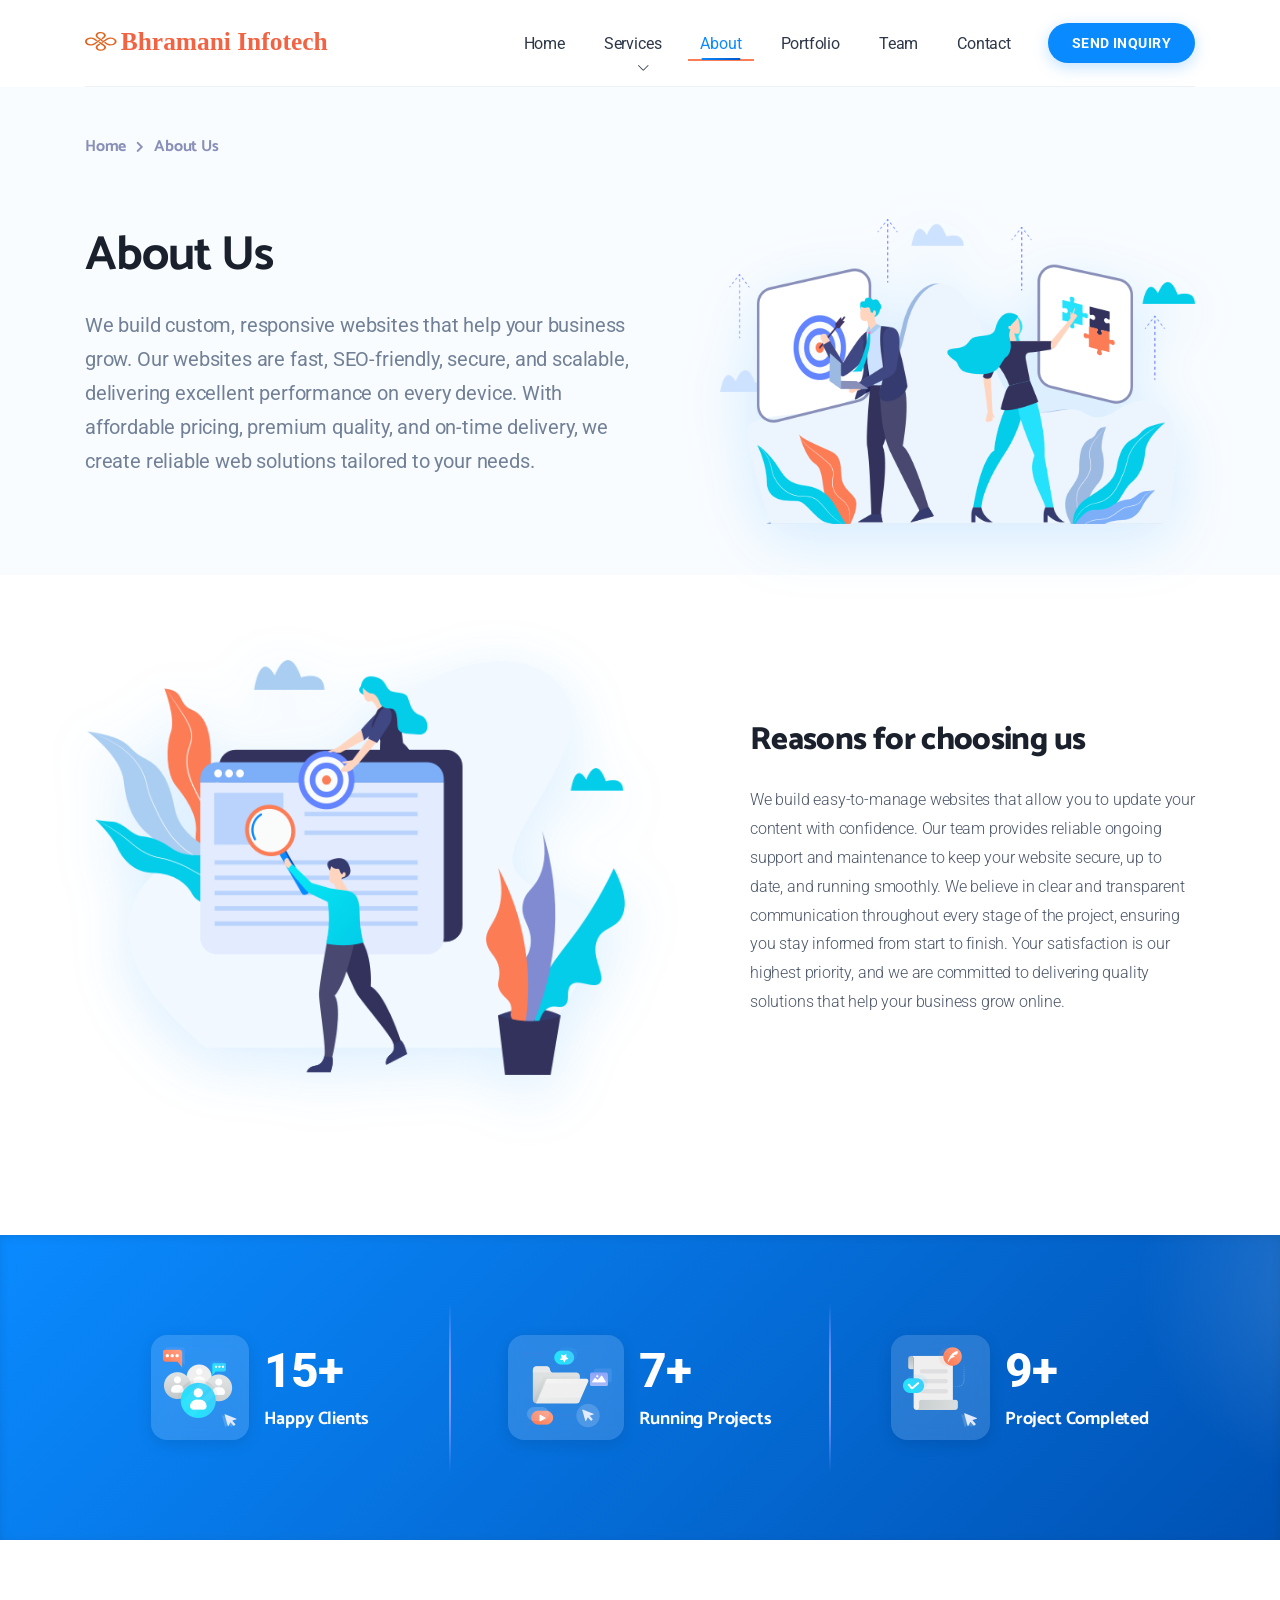
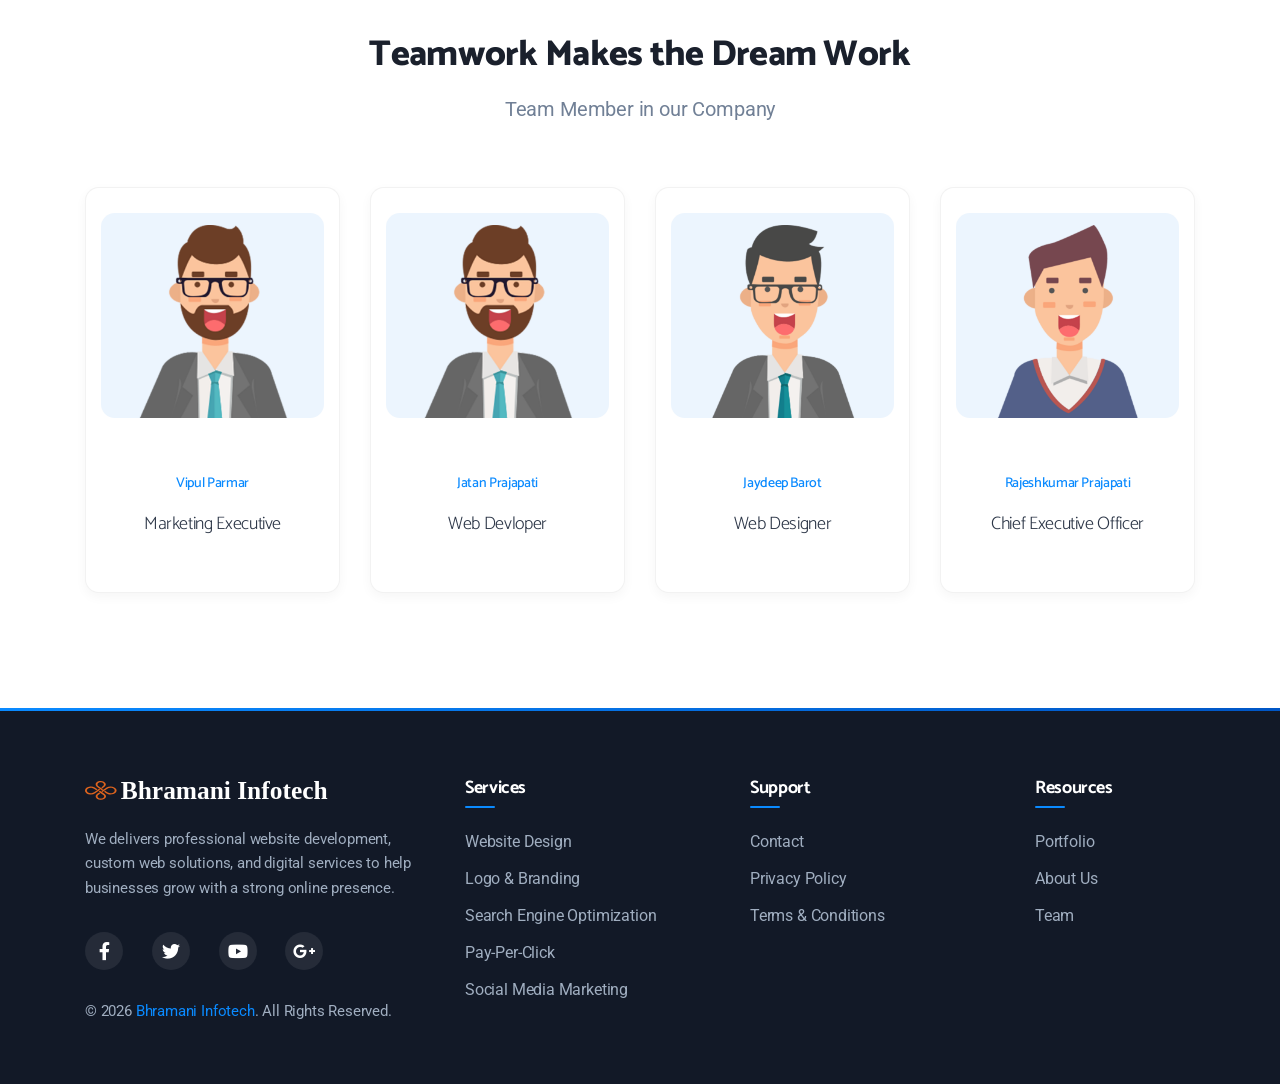
==== about.html @ b3df05c6 "Initial commit" ====
<!DOCTYPE html>
<html class="no-js" lang="zxx">

   
<meta charset="utf-8">
    <meta name="author" content="">
    <meta name="description" content="">
    <meta name="keywords" content="">

    <!-- Mobile specific metas -->
    <meta http-equiv="X-UA-Compatible" content="IE=edge">
    <meta name="viewport" content="width=device-width, initial-scale=1, shrink-to-fit=no">

    <!-- Twitter -->
	<meta name="twitter:card" content="summary_large_image">
	<meta name="twitter:site" content="">
	<meta name="twitter:creator" content="">
	<meta name="twitter:title" content="">
	<meta name="twitter:description" content="">
	<meta name="twitter:image" content="">
	<!-- Facebook -->
	<meta property="og:url" content="">
	<meta property="og:title" content="">
	<meta property="og:description" content=""> 
	<meta property="og:type" content="website">
	<meta property="og:image" content="">
	<meta property="og:image:secure_url" content="">
	<meta property="og:image:type" content="image/png">
	<meta property="og:image:width" content="1200">
	<meta property="og:image:height" content="630">

    <!-- Page Title -->
    <title>About</title>

    <!-- links for favicon -->
    <link rel="apple-touch-icon" sizes="57x57" href="assets/favicon/favicon.svg">
    <link rel="apple-touch-icon" sizes="60x60" href="assets/favicon/favicon.svg">
    <link rel="apple-touch-icon" sizes="72x72" href="assets/favicon/favicon.svg">
    <link rel="apple-touch-icon" sizes="76x76" href="assets/favicon/favicon.svg">
    <link rel="apple-touch-icon" sizes="114x114" href="assets/favicon/favicon.svg">
    <link rel="apple-touch-icon" sizes="120x120" href="assets/favicon/favicon.svg">
    <link rel="apple-touch-icon" sizes="144x144" href="assets/favicon/favicon.svg">
    <link rel="apple-touch-icon" sizes="152x152" href="assets/favicon/favicon.svg">
    <link rel="apple-touch-icon" sizes="180x180" href="assets/favicon/favicon.svg">
    <link rel="icon" type="image/png" sizes="192x192" href="assets/favicon/favicon.svg">
    <link rel="icon" type="image/png" sizes="32x32" href="assets/favicon/favicon.svg">
    <link rel="icon" type="image/png" sizes="96x96" href="assets/favicon/favicon.svg">
    <link rel="icon" type="image/png" sizes="16x16" href="assets/favicon/favicon.svg">
    <link rel="manifest" href="assets/favicon/manifest.json">
    <meta name="msapplication-TileColor" content="#ffffff">
    <meta name="msapplication-TileImage" content="assets/favicon/favicon.svg">
    <meta name="theme-color" content="#ffffff">

    <!-- Icon fonts -->
    <link href="https://fonts.googleapis.com/css?family=Roboto:300,400,500,500i,700,700i,900" rel="stylesheet">
    <link rel="stylesheet" type="text/css" href="assets/css/fontawesome-all.min.css">

    <!-- css links -->
    <!-- Bootstrap link -->
    <link rel="stylesheet" href="assets/css/vendor/bootstrap.min.css">

    <!-- Owl Carousel -->
    <link rel="stylesheet" type="text/css" href="assets/css/vendor/owl.carousel.min.css">
    <link rel="stylesheet" type="text/css" href="assets/css/vendor/owl.theme.default.min.css">

    <!-- Magnific popup -->
    <link rel="stylesheet" type="text/css" href="assets/css/vendor/magnific-popup.css">

    <!-- Custom styles -->
    <link rel="stylesheet" type="text/css" href="assets/css/main.css">
    <link rel="stylesheet" type="text/css" href="assets/css/modern-custom.css">

<body>

<!-- Header starts -->
<header class="page-header">
    <div class="container">
        <nav class="navbar navbar-expand-lg align-items-center">
            <a class="navbar-brand" href="index.html">
                <img src="assets/images/brand-logo.svg" alt="Bhramani Infotech logo">
            </a>
            <!-- End of .navbar-brand -->

            <button class="navbar-toggler" type="button" data-bs-toggle="collapse" data-bs-target="#custom-navbar"
                aria-controls="custom-navbar" aria-expanded="false" aria-label="Toggle navigation">
                <span class="custom-toggler-icon"></span>
                <span class="custom-toggler-icon"></span>
                <span class="custom-toggler-icon"></span>
            </button>
            <!-- End of .navbar-toggler -->

            <div class="collapse navbar-collapse" id="custom-navbar">
                  <ul class="navbar-nav ml-auto align-items-center dynamic-nav">
					<li class="nav-item">
                        <a href="index.html" class="nav-link">Home</a>
                    </li>
                    <li class="nav-item has-dropdown">
                        <a href="#" class="nav-link">Services</a>
                        <ul class="submenu">
                            <li><a href="website-design.html">Website Design</a></li>
                            <li><a href="logo-and-branding.html">Logo &amp; Branding </a></li>
                            <li><a href="search-engine-optimization.html">Search Engine Optimization</a></li>
                            <li><a href="pay-per-click.html">Pay-Per-Click</a></li>
                            <li><a href="social-media-marketing.html">Social Media Marketing</a></li>
                        </ul>
                    </li>
                    <li class="nav-item">
                        <a href="about.html" class="nav-link">About</a>
                    </li>
                    <li class="nav-item">
                        <a href="portfolio.html" class="nav-link">Portfolio</a>
                    </li>
                    
                    <li class="nav-item">
                        <a href="team.html" class="nav-link">Team</a>
                    </li>
                    
                    
                    <li class="nav-item">
                        <a href="contact.html" class="nav-link">Contact</a>
                    </li>
                    <li class="nav-item">
                        <a href="#" class="custom-btn btn-small" data-bs-toggle="modal" data-bs-target="#quote-modal">Send Inquiry</a>
                    </li>
                </ul>
            </div>
            <!-- End of .navbar-nav -->
        </nav>
    </div>
    <!-- End of .container -->
</header>
<div class="banner d-flex align-items-center light-grey-bg">
  <nav class="breadcrumb-wrapper" aria-label="breadcrumb">
    <div class="container">
      <ol class="breadcrumb">
        <li class="breadcrumb-item"><a href="#">Home</a></li>
        <li class="breadcrumb-item active" aria-current="page">About Us</li>
      </ol>
    </div>
  </nav>
  <div class="container">
    <div class="row no-gutters align-items-center">
      <div class="col-lg-6 text-center text-lg-left">
        <h1>About Us</h1>
        <p class="larger-txt">We build custom, responsive websites that help your business grow. Our websites are fast, SEO-friendly, secure, and scalable, delivering excellent performance on every device. With affordable pricing, premium quality, and on-time delivery, we create reliable web solutions tailored to your needs.</p>
      </div>
      <div class="col-lg-6">
        <div class="img-container text-center text-lg-right"> <img src="assets/images/banner/about-banner.png" alt="Home banner image" class="img-fluid"></div>
      </div>
    </div>
  </div>
</div>
<section class="features section-gap" id="cynic-about" data-scroll-offset="165">
  <div class="container">
    <div class="features-grid">
      <div class="row align-items-center">
        <div class="col-lg-6 text-center text-lg-left">
          <div class="img-container"> <img src="assets/images/features/features-img-1.png" alt="why choose us" class="img-fluid"></div>
        </div>
        <div class="col-lg-5 offset-lg-1">
          <div class="features-content">
            <h2 class="section-title">Reasons for choosing us</h2>
            <p>We build easy-to-manage websites that allow you to update your content with confidence. Our team provides reliable ongoing support and maintenance to keep your website secure, up to date, and running smoothly. We believe in clear and transparent communication throughout every stage of the project, ensuring you stay informed from start to finish. Your satisfaction is our highest priority, and we are committed to delivering quality solutions that help your business grow online.</p>
          </div>
        </div>
      </div>
    </div>
    
  </div>
</section>
<div class="achievements section-gap theme-bg-d ">
  <div class="container">
    <div class="row">
      <div class="col-4">
        <div class="counter-block d-flex align-items-center justify-content-center">
          <div class="icon-container"> <img src="assets/images/achievements/counter/counter-icon-1.png" alt="Happy Clients"></div>
          <div class="counter-wrapper">
            <div class="number"> <span class="counter">25</span>+ </div>
            Happy <br>
            Clients </div>
        </div>
      </div>
      <div class="col-4">
        <div class="counter-block d-flex align-items-center justify-content-center">
          <div class="icon-container"> <img src="assets/images/achievements/counter/counter-icon-2.png" alt="Running Projects"></div>
          <div class="counter-wrapper">
            <div class="number"> <span class="counter">12</span>+ </div>
            Running <br>
            Projects </div>
        </div>
      </div>
      <div class="col-4">
        <div class="counter-block d-flex align-items-center justify-content-center">
          <div class="icon-container"> <img src="assets/images/achievements/counter/counter-icon-3.png" alt="Project Completed"></div>
          <div class="counter-wrapper">
            <div class="number"> <span class="counter">15</span>+ </div>
            Project <br>
            Completed </div>
        </div>
      </div>
    </div>
  </div>
</div>
<section class="team section-gap " id="cynic-team" data-scroll-offset="75" data-scroll-offset-mobile="75">
    <div class="container">
        <h2 class="section-title text-center">Teamwork Makes the Dream Work</h2>
        <p class="larger-txt text-center">Team Member in our Company</p>

       <div class="grid-wrapper">
            <div class="row">
                <div class="col-md-3">
                    <a href="team.html" class="img-card team-card text-center" data-bs-toggle="modal" >
    <img src="assets/images/team/team-member-1.png" alt="team member" class="img-fluid">
    <h4>
        <span>Vipul Parmar</span>Marketing Executive</h4>
</a>
<!-- End of .img-card -->
                </div>
                

                <div class="col-md-3">
                     <a href="team.html" class="img-card team-card text-center" data-bs-toggle="modal" >
    <img src="assets/images/team/team-member-1.png" alt="team member" class="img-fluid">
    <h4>
        <span>Jatan Prajapati</span> Web Devloper</h4>
</a>

                </div>
               <div class="col-md-3">
                    <a href="team.html" class="img-card team-card text-center" data-bs-toggle="modal">
    <img src="assets/images/team/team-member-3.png" alt="team member" class="img-fluid">
    <h4>
        <span>Jaydeep Barot</span> Web Designer</h4>
</a>

                </div>
               <div class="col-md-3">
                    <a href="team.html" class="img-card team-card text-center" data-bs-toggle="modal" >
    <img src="assets/images/team/team-member-5.png" alt="team member" class="img-fluid">
    <h4>
        <span>Rajeshkumar Prajapati</span>Chief Executive Officer</h4>
</a>
<!-- End of .img-card -->
                </div>
            

                
                    
                
            </div>
            <!-- End of .row -->
        </div>
        <!-- End of .grid-wrapper -->
    </div>
    <!-- End of .container -->
</section>




<!-- Quote modal starts
    ================================= -->
<div class="modal fade full-width-modal quote-modal" id="quote-modal" tabindex="-1" role="dialog" aria-hidden="true">
  <div class="modal-dialog modal-dialog-centered" role="document">
    <div class="modal-content white-bg">
      <div class="modal-header">
        <button type="button" class="close" data-bs-dismiss="modal" aria-label="Close"> <i class="fas fa-times"></i> </button>
      </div>
      <div class="modal-body d-flex align-items-center justify-content-center text-center">
        <div class="quote-form-wrapper text-center">
          <h3>Get a Free Quote</h3>
          <form method="POST" class="quote-form text-center row" action="#">
            <div class="col-lg-6">
              <input type="text" name="fname" placeholder="Name">
            </div>
            <div class="col-lg-6">
              <input type="text" name="email" placeholder="Email">
            </div>
            <div class="col-lg-6">
              <input type="text" name="phone" placeholder="Phone">
            </div>
            <div class="col-lg-6">
              <input type="text" name="website" placeholder="Website">
            </div>
            <div class="col-lg-12">
              <textarea placeholder="Message" name="message"></textarea>
              <button type="submit" class="custom-btn secondary-btn w-100">GET A QUOTE</button>
              <div class="social-icons-wrapper d-flex justify-content-center">
                <p>Follow us:</p>
                <ul class="social-icons">
                  <li> <a href="http://www.facebook.com/" target="_blank" rel="noopener"> <i class="fab fa-facebook-f"></i> </a> </li>
                  <li> <a href="http://twitter.com/" target="_blank" rel="noopener"> <i class="fab fa-twitter"></i> </a> </li>
                  <li> <a href="http://youtube.com/" target="_blank" rel="noopener"> <i class="fab fa-youtube"></i> </a> </li>
                  <li> <a href="http://plus.google.com/discover" target="_blank" rel="noopener"> <i class="fab fa-google-plus-g"></i> </a> </li>
                </ul>
              </div>
            </div>
          </form>
        </div>
      </div>
    </div>
  </div>
</div>
<footer class="page-footer dark-footer-bg">
  <div class="container">
    <div class="row">
      <div class="col-lg-4">
        <div class="footer-widget widget-about"> <a href="index.html"><img class="footer-logo" src="assets/images/footer-logo.svg" alt="footer logo"
                            height="16"></a>
          <p>We delivers professional website development, custom web solutions, and digital services to help businesses grow with a strong online presence.</p>
          <ul class="social-icons">
            <li> <a href="http://www.facebook.com/" target="_blank" rel="noopener"> <i class="fab fa-facebook-f"></i> </a> </li>
            <li> <a href="http://twitter.com/" target="_blank" rel="noopener"> <i class="fab fa-twitter"></i> </a> </li>
            <li> <a href="http://youtube.com/" target="_blank" rel="noopener"> <i class="fab fa-youtube"></i> </a> </li>
            <li> <a href="http://plus.google.com/discover" target="_blank" rel="noopener"> <i class="fab fa-google-plus-g"></i> </a> </li>
          </ul>
          <p class="copywrite-txt">© 2026 <a href="http://www.Bhramaniinfotech.com/">Bhramani Infotech</a>. All Rights
            Reserved.</p>
        </div>
      </div>
      <div class="col-lg-3">
        <div class="footer-widget">
          <h5 class="footer-nav-title">Services</h5>
          <ul class="footer-nav dynamic-nav">
            <li><a href="website-design.html">Website Design</a></li>
            <li><a href="logo-and-branding.html">Logo &amp; Branding </a></li>
            <li><a href="search-engine-optimization.html">Search Engine Optimization</a></li>
            <li><a href="pay-per-click.html">Pay-Per-Click</a></li>
            <li><a href="social-media-marketing.html">Social Media Marketing</a></li>
          </ul>
        </div>
      </div>
      <div class="col-lg-3">
        <div class="footer-widget">
          <h5 class="footer-nav-title">Support</h5>
          <ul class="footer-nav dynamic-nav">
            <li><a href="contact.html">Contact</a></li>
            <li><a href="#">Privacy Policy</a></li>
            <li><a href="#">Terms &amp; Conditions</a></li>
          </ul>
        </div>
      </div>
      <div class="col-lg-2">
        <div class="footer-widget">
          <h5 class="footer-nav-title">Resources</h5>
                    <ul class="footer-nav dynamic-nav">
                        <li><a href="portfolio.html">Portfolio</a></li>
                    
                        <li><a href="about.html">About Us</a></li>
                        <li><a href="team.html">Team</a></li>
                       
                    </ul>
        </div>
      </div>
    </div>
  </div>
</footer>
<script src="assets/js/vendor/jquery.min.js"></script>
<script src="assets/js/vendor/jquery-migrate.min.js"></script>
<script src="assets/js/vendor/easing-1.3.js"></script>
<script src="assets/js/vendor/bootstrap.bundle.min.js"></script>
<script src="assets/js/vendor/isotope.pkgd.min.js"></script>
<script src="assets/js/vendor/jquery.waypoints.min.js"></script>
<script src="assets/js/vendor/jquery.counterup.min.js"></script>
<script src="assets/js/vendor/imagesloaded.pkgd.min.js"></script>
<script src="assets/js/vendor/owl.carousel.min.js"></script>
<script src="assets/js/vendor/jquery.magnific-popup.min.js"></script>
<script src="assets/js/plugins.js"></script>
<script src="assets/js/main.min.js"></script>
</body>
</html>
---- assets/css/main.css ----
@charset "UTF-8";
/*-- ===============================================

Product: 'Cynic - illustration version for digital agencies'
Version: 2.2 
Author: axilweb
Date Created: Sept 24, 2019

==================================================== --*/
/*-- == Table of contents =====================

( Example: Type 'ctrl+f' and then '1.example' to jump to the
 "example" section. Click 'find' if needed.)
 
1. Base css
2. Form css
3. Header css
4. Banner css
5. Achievements css
6. Services css
7. Features css
8. Projects css
9. Team css
10. Clients css
11. Pricing style
12. Newsletter style
13. News css
14. Reviews css
15. Location css
16. Footer css


================================================== --*/
/* -- Imported Fonts
-------------------------------------- -- */
@import url("https://fonts.googleapis.com/css?family=Catamaran:300,400,500,600,700,800,900|Roboto:300,300i,400,400i,500,500i,700,700i,900,900i");
@-webkit-keyframes fadeInRight {
  0% {
    display: none;
    opacity: 0;
    -webkit-transform: translate(100px);
            transform: translate(100px);
  }
  100% {
    display: block;
    opacity: 1;
    -webkit-transform: translate(0);
            transform: translate(0);
  }
}
@keyframes fadeInRight {
  0% {
    display: none;
    opacity: 0;
    -webkit-transform: translate(100px);
            transform: translate(100px);
  }
  100% {
    display: block;
    opacity: 1;
    -webkit-transform: translate(0);
            transform: translate(0);
  }
}

/*-- Default css --*/
/* -- Base css
-------------------------------------- -- */
/* Classes for colors */
.white-bg {
  background-color: #fff;
}

.color-palette-a {
  color: #03cde9;
}

.color-palette-b {
  color: #fc7c56;
}

.color-palette-c {
  color: #0a8aff;
}

/* Classes for background-color */
.theme-bg-a {
  background-color: #03cde9;
}

.theme-bg-b {
  background-color: #fc7c56;
}

.theme-bg-c {
  background-color: #0a8aff;
}

.theme-bg-d {
  background-color: #6384ff;
}

.typo-dark {
  color: #32325c;
}

.typo-light {
  color: #546182;
}


/* Helper Classes */
.ml-auto {
  margin-left: auto !important;
}
@media only screen and (min-width: 768px) {
  .ml-md-auto {
      margin-left: auto !important;
  }
}

.text-left {
  text-align: left !important;
}

.text-right {
  text-align: right !important;
}

@media only screen and (min-width: 992px) {
  .text-lg-left {
      text-align: left !important;
  }
  .text-lg-right {
      text-align: right !important;
  }
}

@media only screen and (min-width: 768px) {
  .text-md-left {
      text-align: left !important;
  }
  .text-md-right {
      text-align: right !important;
  }
}


/* -- Common css -- */
html {
  font-size: 10px;
}

body {
  font-family: "Roboto", sans-serif;
  font-size: 1.8rem;
  line-height: 3.2rem;
  font-weight: 300;
  color: #546182;
  word-break: break-word;
}

@media screen and (min-width: 1400px) {
  .container {
    max-width: 1260px;
  }
}


.container {
  padding-left: 15px;
  padding-right: 15px;
}

.row {
  margin-left: -15px;
  margin-right: -15px;
}

.row > [class*="col"] {
  padding-left: 15px;
  padding-right: 15px;
}

.row.no-gutters {
  margin-right: 0;
  margin-left: 0;
}

.no-gutters>.col, 
.no-gutters>[class*=col-] {
  padding-right: 0;
  padding-left: 0;
}

a {
  text-decoration: none;
}

img {
  max-width: 100%;
}

.navbar-toggler:focus {
  box-shadow: none;
}

.modal .close {
  background-color: transparent;
}

section,
article,
aside,
main {
  position: relative;
}

figure {
  margin-bottom: 3rem;
}

figcaption {
  font-family: "Roboto", sans-serif;
  font-size: 1.4rem;
  line-height: 1.7;
  color: #888FB8;
  font-weight: 400;
  margin: 2rem 0 0;
  text-align: center;
}

blockquote,
.blockquote {
  font-size: 2rem;
  line-height: 3.4rem;
  color: #546182;
  font-weight: 400;
  padding: 1rem 8rem;
  margin-bottom: 3rem;
}

@media screen and (max-width: 991px) {
  blockquote,
  .blockquote {
    padding: 1rem 2rem;
  }
}

blockquote p,
.blockquote p {
  margin-bottom: 0;
}

blockquote cite,
.blockquote cite {
  font-size: 1.2rem;
  line-height: 2rem;
  font-weight: 400;
}

.section-gap {
  padding: 8.5rem 0;
}

.section-gap-top {
  padding-top: 8.5rem;
}

.section-gap {
  padding-bottom: 8.5rem;
}

.dark-grey-bg h1,
.dark-grey-bg h2,
.dark-grey-bg h3,
.dark-grey-bg h4,
.dark-grey-bg h5,
.dark-grey-bg h6,
.dark-grey-bg p,
.theme-bg-d h1,
.theme-bg-d h2,
.theme-bg-d h3,
.theme-bg-d h4,
.theme-bg-d h5,
.theme-bg-d h6,
.theme-bg-d p {
  color: #fff;
}

.dark-grey-bg {
  background-color: #32325c;
}

.light-grey-bg {
  background-color: #f9fcff;
}

.grey-bg {
  background-color: #e6f2ff;
}

a,
button,
img,
a:focus,
button:focus {
  outline: none;
  border: none;
  -webkit-box-shadow: none;
          box-shadow: none;
}

a,
button {
  -webkit-transition: all .3s;
  transition: all .3s;
}

a:hover {
  color: #0a8aff;
  text-decoration: none;
}

.slick-track {
  display: -webkit-box;
  display: -ms-flexbox;
  display: flex;
  -webkit-box-align: center;
      -ms-flex-align: center;
          align-items: center;
}

.slick-dots {
  display: none !important;
}

.slick-arrow {
  width: 60px;
  height: 30px;
  display: block;
  top: auto;
  bottom: -78px;
  background-color: red;
  -webkit-transition: all .3s;
  transition: all .3s;
  display: none !important;
}

.slick-prev::before,
.slick-next::before {
  display: none;
}

.slick-prev:hover,
.slick-next:hover {
  opacity: .5;
}

h1,
h2,
h3,
h4,
h5,
h6,
.h1,
.h2,
.h3,
.h4,
.h5,
.h6 {
  font-family: "Catamaran", sans-serif;
  color: #32325c;
  font-weight: 700;
  margin-bottom: 3rem;
}

h1 a,
h2 a,
h3 a,
h4 a,
h5 a,
h6 a,
.h1 a,
.h2 a,
.h3 a,
.h4 a,
.h5 a,
.h6 a {
  color: inherit;
}

h1, .h1 {
  font-size: 4.8rem;
  line-height: 5.4rem;
  margin: .3rem 0 1.1rem;
}

.section-title {
  margin: .8rem 0 1.3rem;
}

h2, .h2 {
  font-size: 3.6rem;
  line-height: 4.4rem;
}

h3, .h3 {
  font-size: 3rem;
  line-height: 3.6rem;
}

h4, .h4 {
  font-size: 2.2rem;
  line-height: 2.8rem;
}

h5, .h5 {
  font-size: 1.8rem;
  line-height: 2rem;
}

h6, .h6 {
  font-size: 1.6rem;
  line-height: 2rem;
}

p {
  margin-bottom: .6rem;
}

p.larger-txt {
  font-size: 2rem;
  line-height: 3.4rem;
}

p.smaller-txt {
  font-size: 1.6rem;
  line-height: 2.6rem;
}

.grid-wrapper {
  padding-top: 4rem;
}

.grid-wrapper .custom-btn {
  margin: 3rem auto 1.5rem;
}

.grid-wrapper__small-padding {
  padding-top: 2.2rem;
}

.custom-btn {
  position: relative;
  display: inline-block;
  font-family: "Roboto", sans-serif;
  font-size: 1.6rem;
  line-height: 2.5rem;
  color: #fff;
  text-align: center;
  text-transform: uppercase;
  font-weight: 500;
  background-color: #0a8aff;
  border-radius: 6px;
  padding: 1.8rem 3rem 1.7rem;
  cursor: pointer;
  border: none;
  outline: none;
  -webkit-box-shadow: none;
          box-shadow: none;
  text-decoration: none;
  z-index: 1;
  -webkit-transition: all .5s;
  transition: all .5s;
}

.custom-btn::after {
  content: " ";
  display: block;
  position: absolute;
  top: 0;
  bottom: 0;
  left: 0;
  width: 100%;
  height: 0;
  background: rgba(0, 109, 222, 0.2);
  border-radius: 6px;
  z-index: -1;
  -webkit-transition: inherit;
  transition: inherit;
}

.custom-btn.secondary-btn {
  background-color: #fc7c56;
}

.custom-btn.secondary-btn::after {
  background: rgba(228, 83, 42, 0.2);
}

.custom-btn.btn-small {
  line-height: 2rem;
  padding: 1.1rem 2rem .9rem;
}

.custom-btn:hover {
  text-decoration: none;
  color: #fff;
}

.custom-btn:hover::after {
  height: 100%;
}

.hyperlink {
  font-size: 1.6rem;
  line-height: 1.5;
  color: #0a8aff;
  font-weight: 700;
  text-decoration: none;
  position: relative;
}

.hyperlink::after {
  content: " ";
  position: absolute;
  bottom: 20px;
  left: 1px;
  width: 100px;
  height: 10px;
  display: block;
  background-color: #fc7c56;
  opacity: 0;
  -webkit-transition: all .5s ease-in-out;
  transition: all .5s ease-in-out;
}

.hyperlink:hover {
  text-decoration: none;
  color: #0a8aff;
}

.hyperlink:hover::after {
  bottom: 0;
  opacity: .5;
}

.common-list {
  list-style: none;
  padding-left: 2.5rem;
  margin-bottom: 2.3rem;
}

.common-list li {
  margin-bottom: .8rem;
  position: relative;
}

.common-list li::after {
  content: " ";
  position: absolute;
  top: 1.1rem;
  left: -2.5rem;
  width: 9px;
  height: 9px;
  border-radius: 50%;
  display: block;
  background-color: #0a8aff;
}

.privacy-terms-modal .modal-body img {
  margin-top: 3.5rem;
}

/* -- Form css
-------------------------------------- -- */
::-webkit-input-placeholder {
  color: #888FB8 !important;
  opacity: 1;
  /* Firefox */
}
:-ms-input-placeholder {
  color: #888FB8 !important;
  opacity: 1;
  /* Firefox */
}
::-ms-input-placeholder {
  color: #888FB8 !important;
  opacity: 1;
  /* Firefox */
}
::placeholder {
  color: #888FB8 !important;
  opacity: 1;
  /* Firefox */
}

:-ms-input-placeholder {
  /* Internet Explorer 10-11 */
  color: #888FB8 !important;
  opacity: 1;
}

::-ms-input-placeholder {
  /* Microsoft Edge */
  color: #888FB8 !important;
  opacity: 1;
}

input,
textarea,
select {
  display: block;
  width: 100%;
  font-size: 1.6rem;
  line-height: 2.6rem;
  padding: 1.3rem 2rem;
  color: #546182;
  background: #fff;
  border: 1px solid #e2ebff;
  border-radius: 6px;
  -webkit-transition: all .5s;
  transition: all .5s;
}

input:hover, input:focus,
textarea:hover,
textarea:focus,
select:hover,
select:focus {
  outline: none;
  border-color: #888FB8;
}

textarea {
  min-height: 10rem;
}

.quote-form-wrapper {
  width: 100%;
  max-width: 48rem;
}

.quote-form-wrapper .quote-form {
  margin: 0 -1rem;
}

.quote-form-wrapper .quote-form [class*="col-"] {
  padding: 0 1rem;
}

.quote-form-wrapper .quote-form [class*="col-"] input,
.quote-form-wrapper .quote-form [class*="col-"] textarea {
  margin: 1rem 0;
}

.quote-form-wrapper .quote-form .social-icons-wrapper {
  padding-top: 9px;
}

.quote-form-wrapper .quote-form button {
  margin-top: 1rem;
}

.quote-form-wrapper .social-icons li:hover {
  color: #0a8aff;
}

.form-group {
  margin-bottom: 3rem;
}

.form-group input,
.form-group textarea,
.form-group select {
  margin: 0;
}

.full-width-modal.quote-modal .modal-content {
  padding-top: 117.5px;
  padding-bottom: 115.5px;
  border-radius: 10px;
  margin-left: auto;
  margin-right: auto;
}

.err-msg,
.success-msg {
  font-size: 1.4rem;
  line-height: 20px;
  color: #ff4545;
  font-weight: 400;
  text-align: left;
  margin-top: -4px;
}

.success-msg {
  color: #00af28;
  margin-bottom: 7px;
}

textarea + .err-msg {
  margin-bottom: 7px;
}

.search-form {
  position: relative;
}

.search-form input {
  background-color: #f9fcff;
}

.search-form input:hover, .search-form input:focus {
  border-color: #888FB8;
}

.search-form .search-btn {
  position: absolute;
  top: 0;
  right: 0;
  height: 100%;
  padding: 0 2rem;
  font-size: 1.6rem;
  line-height: 1;
  color: #888FB8;
  background: transparent;
  border-radius: 0 6px 6px 0;
  cursor: pointer;
}

.search-form .search-btn:hover {
  background: #fc7c56;
  color: #fff;
}

/* -- Header css
---------------------------------- -- */
.page-header {
  width: 100%;
  position: fixed;
  top: 0;
  left: 0;
  z-index: 999;
  background: white;
  -webkit-transition: background-color .5s;
  transition: background-color .5s;
}

.page-header.scrolled {
  background-color: transparent;
}

.page-header.scrolled .navbar {
  background-color: rgba(255, 255, 255, 0.97);
  padding: 0 3rem;
  margin-top: 3rem;
  border-radius: 6px;
  -webkit-box-shadow: 0 5px 30px rgba(156, 185, 226, 0.3);
          box-shadow: 0 5px 30px rgba(156, 185, 226, 0.3);
}

.page-header .navbar-brand img {
  height: 3rem;
}

.navbar {
  border-bottom: 1px solid #ecf2f8;
  padding: 0;
  -webkit-transition: all .5s;
  transition: all .5s;
}

.navbar-brand {
  padding: 0;
  line-height: 8.6rem;
}

.navbar-nav li {
  position: relative;
  margin-left: 1.5rem;
}

.navbar-nav li a:not(.custom-btn) {
  display: inline-block;
  font-size: 1.6rem;
  line-height: 2rem;
  color: #546182;
  padding: 3.3rem .5rem;
  font-weight: 400;
  text-decoration: none;
  position: relative;
  word-break: initial;
  white-space: nowrap;
  -webkit-transition: all .5s;
  transition: all .5s;
}

.navbar-nav li a:not(.custom-btn)::before {
  content: " ";
  position: absolute;
  bottom: -1px;
  left: 0;
  display: block;
  width: 0;
  height: .2rem;
  background-color: #fc7c56;
  -webkit-transition: width .5s;
  transition: width .5s;
}

.navbar-nav li a:not(.custom-btn):hover::before, .navbar-nav li a:not(.custom-btn).active::before {
  width: 100%;
}

.navbar-nav li.has-dropdown > a {
  position: relative;
}

.navbar-nav li.has-dropdown > a::after {
  content: "\f078";
  font-family: "Font Awesome 5 Pro";
  font-size: 1.2rem;
  font-weight: 300;
  margin-left: .5rem;
}

@media (min-width: 992px) {
  .navbar-nav li.has-dropdown:hover .submenu {
    visibility: visible;
    opacity: 1;
  }
}

.navbar-nav .custom-btn {
  font-size: 1.4rem;
  margin-left: 1rem;
}

.navbar-nav .submenu {
  position: absolute;
  top: 100%;
  left: 0;
  background: #fff;
  padding: 1.5rem 0;
  border: 1px solid #e6f2ff;
  min-width: 30rem;
  visibility: hidden;
  opacity: 0;
}

@media screen and (min-width: 992px) {
  .navbar-nav .submenu {
    -webkit-transition: all .3s;
    transition: all .3s;
  }
}

@media screen and (max-width: 992px) {
  .navbar-nav .submenu {
    display: none;
  }
}

.navbar-nav .submenu li {
  list-style: none;
  margin: 0;
}

.navbar-nav .submenu li a {
  padding: 1rem 3rem;
}

.navbar-nav .submenu li a::before {
  display: none;
}

.navbar-nav .submenu li a:hover, .navbar-nav .submenu li a.active {
  color: #fc7c56;
}

@media (max-width: 992px) {
  .navbar-nav .submenu {
    position: static;
    visibility: visible;
    opacity: 1;
  }
}

.navbar-toggler {
  margin: 0;
  padding: 0;
  border: none;
  outline: 0;
}

.custom-toggler-icon {
  display: block;
  width: 3rem;
  height: .2rem;
  background-color: #fc7c56;
  margin: .5rem 0;
  -webkit-transition: all .5s;
  transition: all .5s;
}

.navbar button.change .custom-toggler-icon:nth-of-type(1) {
  -webkit-transform: rotate(-45deg) translate(-7px, 5px);
          transform: rotate(-45deg) translate(-7px, 5px);
}

.navbar button.change .custom-toggler-icon:nth-of-type(2) {
  opacity: 0;
}

.navbar button.change .custom-toggler-icon:nth-of-type(3) {
  -webkit-transform: rotate(45deg) translate(-5px, -3px);
          transform: rotate(45deg) translate(-5px, -3px);
}

/* -- Banner css
---------------------------------- -- */
.banner {
  height: 575px;
  padding-top: 16.8rem;
  background-position: center bottom;
  background-repeat: no-repeat;
  background-size: 100% auto;
}

.banner h1 {
  margin: .3rem 0 2.5rem;
}

.banner p {
  margin-bottom: 4rem;
}

.banner .custom-btn {
  margin-bottom: 2rem;
}

.banner img {
  padding-left: 8rem;
}

.home-banner {
  height: 636px;
  padding-top: 8.8rem;
}

.breadcrumb-wrapper {
  position: absolute;
  top: 8.7rem;
  left: 0;
  width: 100%;
}

@media screen and (max-width: 991px) {
  .breadcrumb-wrapper {
    background-color: #e6f2ff;
  }
}

.breadcrumb {
  background: transparent;
  padding: 5rem 0;
  margin: 0;
  color: #888FB8;
}

.breadcrumb li {
  font-family: "Catamaran", sans-serif;
  font-size: 1.6rem;
  line-height: 2rem;
  font-weight: 700;
}

.breadcrumb li:hover {
  color: #fc7c56;
}

.breadcrumb li a {
  color: currentColor;
}

.breadcrumb li.active {
  color: currentColor;
}

@media screen and (max-width: 991px) {
  .breadcrumb {
    padding: 2rem 0;
  }
}

.breadcrumb-item + .breadcrumb-item::before {
  content: "\f054";
  font-family: "Font Awesome 5 Pro";
  font-size: 1.2rem;
  margin: 0 .5rem;
  color: currentColor;
}

/* -- Widgets css -- */
.widget-title {
  font-size: 2.4rem;
  line-height: 2.8rem;
  margin-bottom: 2rem;
}

.widgets-list {
  list-style: none;
  padding-left: 0;
}

.widget {
  margin-bottom: 50px;
}

.widget ul {
  font-size: 1.6rem;
  line-height: 2.7rem;
  color: #546182;
}

.widget li {
  margin-bottom: 1.5rem;
}

.widget a {
  color: inherit;
}

.widget a:hover {
  color: #fc7c56;
}

.widget .media {
  -webkit-box-align: center;
      -ms-flex-align: center;
          align-items: center;
  margin-bottom: 3rem;
}

.widget .media a {
  margin-right: 1rem;
}

.widget .media img {
  width: 100%;
  max-width: 5rem;
  max-height: 5rem;
  -o-object-fit: cover;
     object-fit: cover;
  border-radius: 6px;
}

.widget .media h5, .widget .media h6 {
  margin-bottom: .5rem;
}

/* -- Widgets css -- */
.post-metas {
  display: -webkit-box;
  display: -ms-flexbox;
  display: flex;
  -ms-flex-wrap: wrap;
      flex-wrap: wrap;
  -webkit-box-align: center;
      -ms-flex-align: center;
          align-items: center;
  padding: 0;
  margin-bottom: 3rem;
  list-style: none;
}

.post-metas li {
  font-size: 1.4rem;
  line-height: 2.4rem;
  color: #888FB8;
  font-weight: 400;
  margin-bottom: .6rem;
  margin-right: 3rem;
}

.post-metas li:hover {
  color: #fc7c56;
}

.post-metas li a {
  font-size: inherit;
  line-height: inherit;
  color: inherit;
  display: -webkit-box;
  display: -ms-flexbox;
  display: flex;
  -webkit-box-align: center;
      -ms-flex-align: center;
          align-items: center;
}

.post-metas li i {
  margin-right: .5rem;
}

.post-metas li img {
  width: 3rem;
  height: 3rem;
  border-radius: 100%;
  margin-right: 1rem;
}

.widget .post-metas {
  margin-bottom: 0;
}

.widget .post-metas a {
  display: inline-block;
  font-size: 1.2rem;
  line-height: 1.6rem;
  color: #888FB8;
  font-weight: 400;
  margin-bottom: 1rem;
  margin-right: 1rem;
}

.widget .post-metas a:hover {
  color: #fc7c56;
}

/* -- Achievements css
---------------------------------- -- */
.achievement-extra-padding-bottom {
  padding-bottom: 17.5rem;
}

.counter-block {
  position: relative;
  padding: .5rem 0 1rem;
}

.counter-block::after {
  content: " ";
  position: absolute;
  top: -3rem;
  right: -16px;
  bottom: -3rem;
  width: 2px;
  display: block;
  background: radial-gradient(closest-side, rgba(127, 154, 255, 0), #7f9aff, rgba(127, 154, 255, 0));
}

.counter-block .icon-container {
  margin-right: 3rem;
}

.achievements [class*="col-"]:last-child .counter-block::after {
  display: none;
}

.counter-wrapper {
  font-family: "Catamaran", sans-serif;
  font-size: 1.8rem;
  line-height: 2.4rem;
  color: #fff;
  font-weight: 700;
}

.counter-wrapper br {
  display: none;
}

.counter-wrapper .number {
  font-family: "Roboto", sans-serif;
  font-size: 4.8rem;
  line-height: 5.4rem;
  font-weight: 900;
  margin-bottom: .9rem;
}

/* -- Services css
-------------------------------- -- */
.services {
  padding: 0 14.0625%;
}

@media screen and (max-width: 767px) {
  .services {
    padding: 0 5%;
  }
}

.services .floating-service-wrapper {
  -webkit-transform: translateY(-95px);
          transform: translateY(-95px);
  background: #fff;
  -webkit-box-shadow: 0 5px 50px rgba(156, 185, 226, 0.2);
          box-shadow: 0 5px 50px rgba(156, 185, 226, 0.2);
  border-radius: 6px;
  padding-bottom: 5.5rem;
}

.facilities {
  padding: 1.5rem 3rem 6rem;
}

.facilities > div {
  display: -webkit-box;
  display: -ms-flexbox;
  display: flex;
  -webkit-box-align: start;
      -ms-flex-align: start;
          align-items: flex-start;
  font-family: "Catamaran", sans-serif;
  font-size: 1.6rem;
  line-height: 2.8rem;
  color: #888fb8;
  font-weight: 700;
  margin-bottom: 1.1rem;
  position: relative;
}

.facilities > div i {
  font-size: 1.4rem;
  line-height: 2.6rem;
  color: #0a8aff;
  font-weight: 400;
  margin-right: 1.6rem;
  width: 1.8rem;
  text-align: center;
}

.service-block {
  position: relative;
  display: block;
  margin-top: 1.5rem;
  margin-bottom: 4.5rem;
  padding: 0 15px;
}

.service-block > img {
  margin: 0 1rem 3.6rem;
  max-height: 9rem;
}

.service-block h4, .service-block .h4 {
  margin-bottom: 1.8rem;
  -webkit-transition: all .5s;
  transition: all .5s;
}

.service-block p {
  color: #546182;
}

.service-block .service-overlay {
  position: absolute;
  top: -15px;
  right: 15px;
  min-height: calc(100% + 15px);
  left: 15px;
  border: 2px solid #e6f2ff;
  background: #fff;
  padding: 3rem 0;
  visibility: visible;
  opacity: 1;
  -webkit-transition: all .5s;
  transition: all .5s;
}

.service-block .service-overlay .facilities {
  padding-bottom: 1.5rem;
}

.service-block .service-overlay .facilities img {
  margin-top: .6rem;
  margin-right: 2rem;
}

.service-block:hover h4 {
  color: #0a8aff;
}

.service-block:hover .service-overlay {
  opacity: 1;
  visibility: visible;
}

/* -- Features css
-------------------------------- -- */
.features {
  padding-bottom: .5rem;
}

.features-grid {
  padding-bottom: 9.5rem;
}

.features-grid .img-container {
  position: relative;
}

.features-content .section-title {
  margin-bottom: 2.5rem;
}

.features-content .feature-list {
  margin-top: 3rem;
}

.features-content .hyperlink {
  display: inline-block;
  margin-top: 1.9rem;
}

.features-content p {
  margin-bottom: 3rem;
}

.features-content p:nth-last-of-type(1) {
  margin-bottom: .6rem;
}

.feature-video-popup {
  width: 100px;
  height: 100px;
  display: block;
  position: absolute;
  top: 50%;
  left: 50%;
  background: #0a8aff;
  border-radius: 50%;
  -webkit-transform: translate(-50%, -50%);
          transform: translate(-50%, -50%);
  -webkit-transition: all .5s;
  transition: all .5s;
}

.feature-video-popup::after {
  content: " ";
  display: block;
  position: absolute;
  top: 50%;
  left: 50%;
  -webkit-transform: translate(-50%, -50%);
          transform: translate(-50%, -50%);
  width: 0;
  height: 0;
  margin-left: 4px;
  border-top: 10px solid transparent;
  border-left: 20px solid #fff;
  border-bottom: 10px solid transparent;
}

.feature-video-popup:hover {
  -webkit-box-shadow: 0 5px 20px #9cb9e2;
          box-shadow: 0 5px 20px #9cb9e2;
}

.feature-list {
  list-style: none;
  padding-left: 0;
  margin-bottom: 0;
}

.feature-list li {
  position: relative;
  display: -webkit-box;
  display: -ms-flexbox;
  display: flex;
  -webkit-box-align: start;
      -ms-flex-align: start;
          align-items: flex-start;
  font-size: 1.8rem;
  line-height: 2.8rem;
  color: #888FB8;
  font-weight: 500;
  margin-bottom: 2rem;
}

.feature-list li:last-child {
  margin-bottom: 0;
}

.feature-list li i {
  font-weight: 400;
  color: #0a8aff;
  line-height: 2.8rem;
  width: 2.5rem;
  margin-right: 2rem;
  text-align: center;
}

/* -- Projects css
----------------------------------- -- */
.projects {
  background-position: right bottom;
  background-size: auto;
  background-repeat: no-repeat;
}

.tab-pane {
  width: 100% !important;
  position: relative;
}

.tab-pane .col-slider-2 {
  width: 20%;
}

.item-showcase .custom-btn {
  margin-top: 3.5rem;
  margin-bottom: 1.5rem;
}

.owl-carousel {
  -webkit-transition: height 1s !important;
  transition: height 1s !important;
}

.owl-carousel .owl-dots {
  text-align: center;
  display: none;
}

.owl-carousel .owl-nav .owl-prev,
.owl-carousel .owl-nav .owl-next {
  position: absolute;
  top: 50%;
  left: 8rem;
  opacity: 0;
}

.owl-carousel .owl-nav .owl-next {
  left: auto;
  right: 8rem;
}

.owl-carousel:hover .owl-prev,
.owl-carousel:hover .owl-next {
  opacity: 1;
}

.owl-carousel button.owl-dot {
  width: 10px;
  height: 10px;
  background: #0a8aff;
  display: block;
  border-radius: 50%;
  text-align: center;
  display: inline-block;
  margin: 15px 5px;
  opacity: .5;
}

.owl-carousel button.owl-dot.active {
  opacity: 1;
}

.owl-carousel .owl-item .item {
  padding: 0 2rem;
}

.owl-carousel .img-card {
  max-width: 100%;
}

.projects-carousel .owl-stage-outer {
  text-align: center;
}

.projects-carousel .owl-stage-outer .owl-stage {
  margin: 0 auto;
  text-align: center;
  display: -webkit-inline-box;
  display: -ms-inline-flexbox;
  display: inline-flex;
  width: auto !important;
  overflow: hidden;
}

.btn-filter-wrap {
  margin-bottom: 3.5rem;
}

.modal.product-modal .modal-img {
  padding-right: 5rem;
  height: 100%;
}

.modal.product-modal .modal-img img {
  width: 100%;
  height: 100%;
  -o-object-fit: cover;
     object-fit: cover;
}

@media (max-width: 991px) {
  .modal.product-modal .modal-img {
    padding: 5rem 5rem 0;
  }
}

@media (max-width: 767px) {
  .modal.product-modal .modal-img {
    padding: 0;
  }
}

.modal.product-modal .modal-content {
  padding: 0;
}

.modal.product-modal .modal-body {
  padding: 0;
}

.modal.product-modal .modal-body__inner-content {
  padding: 5rem;
  padding-left: 0;
}

@media (max-width: 991px) {
  .modal.product-modal .modal-body__inner-content {
    padding: 5rem;
  }
}

@media (max-width: 767px) {
  .modal.product-modal .modal-body__inner-content {
    padding: 3rem 1.5rem;
  }
}

.modal.product-modal .modal-body__inner-content h4 {
  margin-bottom: 2rem;
}

.modal.product-modal .modal-body__inner-content h4 span {
  display: block;
  font-size: 1.6rem;
  line-height: 2.7rem;
  color: #546182;
  font-weight: 300;
  margin-bottom: 1rem;
}

/* -- Team css
----------------------------------- -- */
.img-card {
  display: block;
  overflow: hidden;
  border-radius: 6px;
  margin: 15px auto;
  max-width: 40rem;
  border: 1px solid #e2ebff;
  -webkit-transition: all .5s;
  transition: all .5s;
}

.img-card .content {
  padding: 3rem 3rem 1.7rem;
}

.img-card .content h4 {
  padding: 0;
  margin-bottom: 1.7rem;
}

.img-card .content h4 span {
  margin-top: 1.3rem;
}

.img-card .content p {
  margin-bottom: 1.7rem;
}

.img-card > img {
  width: 100%;
}

.img-card h4 {
  font-size: 1.6rem;
  line-height: 2.6rem;
  color: #888FB8;
  font-weight: 300;
  padding: 3rem 15px 3rem;
  margin-bottom: 0;
  border-bottom-left-radius: 5px;
  border-bottom-right-radius: 5px;
}

.img-card h4 span {
  display: block;
  font-size: 2.2rem;
  line-height: 2.8rem;
  font-weight: 700;
  color: #32325c;
  margin-bottom: 1.3rem;
  -webkit-transition: all .3s;
  transition: all .3s;
}

.img-card p {
  color: #546182;
}

.img-card:hover {
  text-decoration: none;
  -webkit-box-shadow: 0 5px 30px rgba(156, 185, 226, 0.3);
          box-shadow: 0 5px 30px rgba(156, 185, 226, 0.3);
}

.img-card:hover h4 span {
  color: #0a8aff;
}

.team-card {
  background-color: #fff;
}

.team-modal .modal-dialog {
  max-width: 42rem;
}

.portfolio-card {
  border: none;
}

.modal .modal-content {
  border: 1px solid #e6f2ff;
  padding: 5rem 3rem 4rem;
  border-radius: 6px;
}

.modal .modal-content .close {
  position: absolute;
  right: 2.5rem;
  top: 2.5rem;
  font-size: 2.4rem;
  color: #546182;
  z-index: 9;
}

.modal .modal-content .close i {
  font-weight: 300;
}

.modal .modal-content .close:hover {
  color: #fc7c56;
}

.modal-title h2 span {
  display: block;
  font-size: 1.6rem;
  line-height: 2.6rem;
  font-weight: 300;
  color: #546182;
  margin-bottom: .7rem;
}

.modal-title .custom-btn {
  margin-top: .5rem;
  margin-bottom: 5rem;
}

.team-modal .modal-body {
  padding: 0;
}

.team-modal .modal-body img {
  max-width: 28rem;
  border-radius: 6px;
}

.team-modal .modal-body p {
  font-size: 1.6rem;
  line-height: 2.7rem;
}

.team-modal .modal-body h4 {
  margin: 2.2rem 0 1.8rem;
  padding-bottom: 1.8rem;
  border-bottom: 1px solid #e6f2ff;
}

.team-modal .modal-body h4 span {
  display: block;
  font-size: 1.6rem;
  line-height: 2.6rem;
  color: #546182;
  font-weight: 300;
  margin-top: 1rem;
}

.team-modal .modal-body .social-icons {
  max-width: 31rem;
  margin-left: auto;
  margin-right: auto;
  margin-bottom: 0;
  margin-top: 2.5rem;
}

.team-modal .modal-body .social-icons a:hover {
  color: #0a8aff;
}

.modal-header {
  border: none;
  padding: 0;
}

.modal-open .modal {
  background-color: #f9fcff;
  padding: 15px !important;
}

/* -- Clients css
---------------------------------------- -- */
.clients {
  padding: 12.5rem 0;
}

.client {
  text-align: center;
  outline: 0;
  border: none;
}

.client img {
  display: inline-block;
  opacity: .4;
  -webkit-transition: all .3s;
  transition: all .3s;
}

.client:hover img {
  opacity: 1;
}

.clients-carousel-wrapper {
  margin: 0 auto;
}

.clients-carousel-wrapper .owl-stage {
  display: -webkit-box;
  display: -ms-flexbox;
  display: flex;
  -webkit-box-align: center;
      -ms-flex-align: center;
          align-items: center;
}

.clients-carousel-wrapper .owl-stage .item img {
  width: auto;
  max-width: 100%;
  margin: 0 auto;
}

.clients-carousel-wrapper .owl-dots {
  display: none;
}

.clients-carousel-wrapper .owl-nav {
  display: none;
}

/* -- Pricing style
---------------------------------- -- */
.pricing {
  background-position: center bottom;
  background-size: 100% auto;
  background-repeat: no-repeat;
}

.pricing-grid-wrapper [class*="col-"]:first-child .pricing-group {
  margin-right: -2px;
}

.pricing-group {
  border: 2px solid #e6f2ff;
  border-radius: 6px;
}

.group-title {
  font-size: 1.4rem;
  line-height: 2.4rem;
  color: #32325c;
  font-weight: 700;
  padding: 1.3rem 15px .9rem;
  background-color: #f1f8ff;
  border-bottom: 2px solid #e6f2ff;
}

.pricing-block {
  display: -webkit-box;
  display: -ms-flexbox;
  display: flex;
  -ms-flex-wrap: wrap;
      flex-wrap: wrap;
  -webkit-box-align: center;
      -ms-flex-align: center;
          align-items: center;
  height: 100%;
  background-color: #fff;
  border-right: 2px solid #e6f2ff;
  padding: 0 0 3rem;
}

.pricing-block.active .price {
  color: #0a8aff;
}

.pricing-block.active .custom-btn {
  opacity: 1;
}

.pricing-block .facilities {
  -webkit-box-flex: 0;
      -ms-flex: 0 0 100%;
          flex: 0 0 100%;
  padding-left: 4rem;
  padding-right: 4rem;
  padding-bottom: 0;
}

.pricing-block .custom-btn {
  -webkit-transition: all 1s;
  transition: all 1s;
}

.pricing-block:hover .custom-btn {
  opacity: 1;
}

.pricing-group {
  margin: 15px 0;
}

.pricing-group [class*="col-"]:nth-last-of-type(1) .pricing-block {
  border: none;
}

.pricing-level {
  -webkit-box-flex: 0;
      -ms-flex: 0 0 100%;
          flex: 0 0 100%;
  max-width: 100%;
  padding: 4rem 15px 1rem;
  margin-bottom: 0;
}

.price {
  font-size: 10rem;
  line-height: 1;
  font-weight: 400;
  color: #fc7c56;
  position: relative;
  display: inline-block;
  margin: 2rem auto;
}

.price sup,
.price sub {
  font-size: 2.4rem;
  line-height: 3.6rem;
  position: absolute;
}

.price sup {
  top: .6rem;
  left: -1.3rem;
}

.price sub {
  bottom: .6rem;
  right: -4rem;
}

/* -- Newsletter style
------------------------------ -- */
.newsletter-form {
  max-width: 67rem;
  margin: 0 auto;
  padding: 2.5rem 0 1.5rem;
}

.newsletter-form input {
  -webkit-box-shadow: 0 20px 30px 0 rgba(156, 185, 226, 0.1);
          box-shadow: 0 20px 30px 0 rgba(156, 185, 226, 0.1);
}

.newsletter-form input:hover, .newsletter-form input:focus {
  border-color: #888FB8;
}

.newsletter-form .custom-btn {
  width: 100%;
  padding: 1.5rem 3rem 1.4rem;
}

.social-icons-wrapper p {
  font-size: 1.8rem;
  line-height: 2.8rem;
  color: #9cb9e2;
  font-weight: 700;
  margin: 1.5rem 0 1rem;
}

.social-icons {
  padding-left: 2rem;
  margin: 1.5rem 0 .8rem;
}

.social-icons li {
  display: inline-block;
  margin-right: 1.5rem;
  color: #9cb9e2;
  -webkit-transition: all .5s;
  transition: all .5s;
}

.social-icons li a {
  font-size: 1.8rem;
  color: currentColor;
  -webkit-transition: none;
  transition: none;
}

.social-icons li:hover {
  color: #fff;
}

.newsletter__white {
  background: #f9fcff;
  border-top: 1px solid #e2ebff;
}

.newsletter__white h2 {
  color: #32325c;
}

.newsletter__white .social-icons li:hover {
  color: #0a8aff;
}

/*-- Comments --*/
.comment-wrapper {
  padding-top: 7rem;
}

@media screen and (max-width: 991px) {
  .comment-wrapper {
    padding-top: 1rem;
  }
}

.comment-box {
  padding-bottom: 3rem;
}

.comment-list {
  padding-left: 0;
  margin-bottom: 3rem;
  list-style: none;
}

.comment-list .comment-list {
  margin-top: 3rem;
  padding-left: 5rem;
}

@media screen and (max-width: 991px) {
  .comment-list .comment-list {
    padding-left: 2rem;
  }
}

.comment {
  margin-bottom: 3rem;
}

.comment .comment-inner {
  display: -webkit-box;
  display: -ms-flexbox;
  display: flex;
  -webkit-box-align: start;
      -ms-flex-align: start;
          align-items: flex-start;
  padding: 3rem;
  border-radius: 6px;
  border: 1px solid #e2ebff;
}

.comment img {
  max-width: 12rem;
  margin-right: 3rem;
  border-radius: 100%;
}

@media screen and (max-width: 991px) {
  .comment img {
    max-width: 5rem;
    margin-right: 1.5rem;
  }
}

.comment h5 {
  margin-bottom: .7rem;
}

.comment p {
  font-size: 1.6rem;
  line-height: 2.7rem;
  color: #546182;
}

.comment .comment-meta-date {
  font-size: 1.2rem;
  line-height: 2.4rem;
  color: #888FB8;
  font-weight: 400;
  margin-left: 1.6rem;
  vertical-align: 1px;
}

.comment .comment-reply-btn a {
  font-family: "Catamaran", sans-serif;
  font-size: 1.6rem;
  line-height: 2rem;
  color: #fc7c56;
  font-weight: 700;
  text-transform: uppercase;
  border-radius: 6px;
}

.comment .comment-reply-btn a:hover {
  color: #0a8aff;
}

.comment-respond {
  padding-top: 7rem;
}

@media screen and (max-width: 991px) {
  .comment-respond {
    padding-top: 2rem;
  }
}

/* -- News css
--------------------------------- -- */
.news-card {
  background-color: #fff;
}

.news-card .read-more {
  font-size: 1.6rem;
  line-height: 3rem;
  color: #546182;
  font-weight: 700;
  max-width: calc(100% - 6rem);
  margin: 0 auto;
  padding: 2rem 0 1.8rem;
  border-top: 1px solid #e6f2ff;
  -webkit-transition: all .3s;
  transition: all .3s;
}

.news-card:hover .read-more {
  color: #0a8aff;
}

.news-card:focus {
  border: 2px solid #e6f2ff;
}

.full-width-modal .modal-dialog {
  max-width: 1170px;
}

.full-width-modal .modal-feat-img {
  margin-bottom: 3.9rem;
}

.full-width-modal h3 {
  margin-top: 0;
  margin-bottom: 1.8rem;
}

.full-width-modal .modal-content {
  padding-top: 3.5rem;
  padding-bottom: 1.7rem;
}

.full-width-modal p {
  margin-bottom: 2.3rem;
}

.blog-info {
  list-style: none;
  padding-left: 0;
  margin-bottom: 4.2rem;
  text-align: center;
}

.blog-info li {
  display: inline-block;
}

.blog-info li,
.blog-info a {
  font-size: 1.6rem;
  line-height: 2.6rem;
  color: #546182;
  text-decoration: none;
  font-weight: 300;
}

.blog-info li:hover,
.blog-info a:hover {
  color: #fc7c56;
}

.blog-info li img,
.blog-info a img {
  vertical-align: -1px;
  margin-right: 1rem;
}

.blog-info li:not(:last-child) {
  margin-right: 2.5rem;
}

/* -- News details css
--------------------------------- -- */
.post-details {
  padding-top: 10rem;
  padding-bottom: 5rem;
}

@media screen and (max-width: 991px) {
  .post-details {
    padding-top: 6rem;
    padding-bottom: 0;
  }
}

@media screen and (max-width: 991px) {
  .post-sidebar {
    padding-top: 3rem;
  }
}

@media screen and (min-width: 992px) {
  .post-sidebar {
    padding-left: 2rem;
  }
}

.article-details p {
  margin-bottom: 3rem;
}

.article-details blockquote,
.article-details .blockquote {
  position: relative;
}

.article-details blockquote p,
.article-details .blockquote p {
  margin-bottom: 0;
}

.article-details blockquote::before,
.article-details .blockquote::before {
  content: "“";
  position: absolute;
  top: -1.5rem;
  left: 5.5rem;
  font-family: "Catamaran", sans-serif;
  font-size: 20rem;
  line-height: 1;
  color: rgba(84, 97, 130, 0.05);
}

figure img {
  border-radius: 6px;
}

/* -- Reviews css
----------------------------- -- */
.customer-reviews {
  background-position: left bottom;
  background-size: auto;
  background-repeat: no-repeat;
}

.review-card {
  max-width: 100%;
  padding: 4rem 3rem 2.4rem;
}

.review-card .media {
  padding-bottom: 4rem;
  margin-bottom: 2.8rem;
  border-bottom: 1px solid #e6f2ff;
}

.review-card .media img {
  margin-right: 4rem;
  border-radius: 100%;
}

.review-card .media h5 {
  margin-bottom: .9rem;
}

.review-card .media p {
  margin-bottom: 0;
  font-size: 1.6rem;
  line-height: 2rem;
  font-style: normal;
  font-weight: 300;
}

.review-card .media a {
  text-decoration: none;
}

.review-card .media a:hover {
  color: #fc7c56;
}

/* -- Location css
----------------------------- -- */
.location {
  background-position: right bottom;
  background-size: auto;
  background-repeat: no-repeat;
}

.nav-tabs {
  padding-top: 1.6rem;
  margin-bottom: 1rem;
  border-bottom: 1px solid #e6f2ff;
}

.nav-tabs .nav-item {
  margin-bottom: 0;
}

.nav-tabs .nav-link {
  font-family: "Catamaran", sans-serif;
  color: #0a8aff;
  font-weight: 700;
  background: transparent;
  border: none;
  padding: 2rem .5rem 3.1rem;
  margin: 0 1.5rem;
  position: relative;
  cursor: pointer;
}

.nav-tabs .nav-link i {
  vertical-align: -2px;
  margin-right: .8rem;
}

.nav-tabs .nav-link::after {
  content: " ";
  position: absolute;
  bottom: 0;
  left: 0;
  width: 0;
  height: 2px;
  display: block;
  background-color: #fc7c56;
  -webkit-transition: all .5s;
  transition: all .5s;
}

.nav-tabs .nav-link:hover, .nav-tabs .nav-link.active, .nav-tabs .nav-link.btn-active, .nav-tabs .nav-link.is-checked {
  color: #fc7c56;
  background: transparent;
}

.nav-tabs .nav-link:hover::after, .nav-tabs .nav-link.active::after, .nav-tabs .nav-link.btn-active::after, .nav-tabs .nav-link.is-checked::after {
  width: 100%;
}

.location-tab-content {
  margin-bottom: 1.5rem;
}

.location-tab-content .tab-pane {
  border-radius: 6px;
  overflow: hidden;
  height: 450px;
  margin-top: 1.5rem;
}

.location-tab-content iframe {
  width: 100%;
  height: 100%;
}

.contact-info {
  padding-top: 2.4rem;
}

.contact-info .info {
  margin-top: 1.5rem;
}

.contact-info a:not(.custom-btn) {
  font-size: 1.8rem;
  color: #546182;
  font-weight: 300;
  text-decoration: none;
  margin-bottom: .6rem;
  display: block;
}

.contact-info a:not(.custom-btn):hover {
  color: #fc7c56;
}

.contact-info .custom-btn {
  margin-bottom: 1.5rem;
}

.contact-form-wrapper {
  margin: 0 auto;
  max-width: 80rem;
}

/*-- Process --*/
.process-tab-container {
  max-width: 92rem;
  margin: 0 auto;
}

.process-tab-container .nav-pills {
  margin-top: 1.5rem;
  margin-left: -1rem;
  margin-right: -1rem;
  -webkit-box-pack: center;
      -ms-flex-pack: center;
          justify-content: center;
}

@media screen and (min-width: 992px) {
  .process-tab-container .nav-pills {
    -webkit-box-orient: vertical;
    -webkit-box-direction: normal;
        -ms-flex-direction: column;
            flex-direction: column;
  }
}

.process-tab-container .nav-link {
  position: relative;
  display: -webkit-box;
  display: -ms-flexbox;
  display: flex;
  -webkit-box-align: start;
      -ms-flex-align: start;
          align-items: flex-start;
  max-width: 32rem;
  font-size: 1.8rem;
  line-height: 2.8rem;
  font-weight: 700;
  color: #888FB8;
  padding: 4rem 6rem 4rem 3rem;
  background: #fff;
  border-radius: 6px;
  margin-bottom: 2rem;
  margin-left: 1rem;
  margin-right: 1rem;
  -webkit-box-shadow: 0 4px 10px 0 rgba(221, 223, 235, 0.1);
          box-shadow: 0 4px 10px 0 rgba(221, 223, 235, 0.1);
}

@media screen and (max-width: 991px) {
  .process-tab-container .nav-link {
    font-size: 1.4rem;
    padding: 1rem 4rem 1rem 1rem;
  }
}

.process-tab-container .nav-link span {
  margin-right: 2rem;
  color: #DDDFEB;
  white-space: nowrap;
  -webkit-transition: all .5s;
  transition: all .5s;
}

@media screen and (max-width: 991px) {
  .process-tab-container .nav-link span {
    margin-right: .5rem;
  }
}

.process-tab-container .nav-link i {
  position: absolute;
  right: 6rem;
  top: 4.2rem;
  font-size: 2rem;
  line-height: 2.1rem;
  font-weight: 400;
  color: #fc7c56;
  margin-left: auto;
  opacity: 0;
  -webkit-transition: all .5s;
  transition: all .5s;
}

@media screen and (max-width: 991px) {
  .process-tab-container .nav-link i {
    top: 1.3rem;
    right: 2rem;
    font-size: 1.4rem;
  }
}

.process-tab-container .nav-link.active, .process-tab-container .nav-link:hover {
  background: #fff;
  color: #32325c;
  -webkit-box-shadow: 0 20px 30px 5px rgba(136, 143, 184, 0.12);
          box-shadow: 0 20px 30px 5px rgba(136, 143, 184, 0.12);
}

.process-tab-container .nav-link.active span, .process-tab-container .nav-link:hover span {
  color: #fc7c56;
}

.process-tab-container .nav-link.active i, .process-tab-container .nav-link:hover i {
  opacity: 1;
  right: 3rem;
}

@media screen and (max-width: 991px) {
  .process-tab-container .nav-link.active i, .process-tab-container .nav-link:hover i {
    right: 1rem;
  }
}

.process-tab-container .tab-content {
  padding-left: 2.4rem;
}

@media screen and (max-width: 991px) {
  .process-tab-container .tab-content {
    padding-left: 0;
    text-align: center;
  }
}

.process-card {
  max-width: 100%;
  background: #fff;
}

.process-card-content {
  padding: 3rem 3rem 1rem;
}

.process-card-content h3 {
  margin-bottom: 2rem;
}

.process-card-content p {
  margin-bottom: 2rem;
}

/*-- Case study --*/
.case-study-info {
  display: -webkit-box;
  display: -ms-flexbox;
  display: flex;
  -webkit-box-align: center;
      -ms-flex-align: center;
          align-items: center;
  margin-bottom: 1.3rem;
}

.case-study-info img {
  width: 3.5rem;
  height: 3.5rem;
  border-radius: 100%;
  -o-object-fit: cover;
     object-fit: cover;
  margin-right: 1rem;
}

.case-study-info h5 {
  margin-bottom: 0;
}

.case-study-info span {
  font-family: "Roboto", sans-serif;
  font-size: 1.2rem;
  line-height: 2.4rem;
  color: #888FB8;
  margin-left: 2rem;
}

.img-card.case-study-card p {
  font-size: 1.6rem;
  line-height: 2.7rem;
  margin-bottom: 3rem;
}

.img-card.case-study-card h4 span {
  margin-top: 0;
}

/* -- Footer css
------------------------------------- -- */
.dark-footer-bg {
  background: #171741;
}

.page-footer {
  padding: 10rem 0 8.2rem;
  font-size: 1.6rem;
}

.page-footer a {
  white-space: nowrap;
  color: #888FB8;
  text-decoration: none;
}

.page-footer a:hover, .page-footer a.active {
  color: #fc7c56;
}

.page-footer .social-icons {
  padding-left: 0;
  margin: 0 0 .6rem;
}

.page-footer .social-icons li {
  color: #888FB8;
}

.page-footer .social-icons li:hover {
  color: #fff;
}

.page-footer .social-icons li:hover a {
  color: currentColor;
}

.page-footer p {
  font-size: 1.6rem;
  line-height: 2.7rem;
  color: #888FB8;
  font-weight: 400;
}

.page-footer .footer-logo {
  margin-bottom: 5rem;
}

.footer-nav {
  padding-left: 0;
  list-style: none;
}

.footer-nav-title {
  margin-bottom: 5rem;
  color: #fff;
}

.footer-nav li {
  font-size: 1.6rem;
  line-height: 2.7rem;
  color: #888FB8;
  margin-bottom: 1rem;
  font-weight: 400;
}

.footer-nav li a {
  color: inherit;
}

.footer-contact-info p {
  margin-bottom: 2rem;
}

.footer-contact-info a {
  font-weight: 500;
  color: #0a8aff;
  white-space: pre-wrap;
  text-decoration: underline;
}

.footer-contact-info .info a {
  display: block;
  margin-bottom: 2rem;
}

.footer-contact-info .tel {
  color: #888FB8;
  text-decoration: none;
}

.page-footer p,
.page-footer .social-icons {
  margin-bottom: 3rem;
}

.page-footer .social-icons li {
  margin-right: 2.5rem;
}

.footer-logo {
  height: 3rem;
}

/* -- Responsive styling
------------------------------------------- -- */
@media (max-width: 1199px) {
  /* -- services css -- */
  .service-block {
    margin-bottom: 3rem;
  }
  .grid-wrapper [class*="col-"]:last-child .service-block {
    margin-bottom: 0;
  }
  .navbar-nav li {
    margin-left: .5rem;
  }
}

@media (max-width: 991px) {
  /* -- common css -- */
  .section-gap {
    padding: 4.5rem 0;
  }
  br {
    display: none;
  }
  /* -- header css -- */
  .navbar-nav li {
    width: 100%;
    margin: 0;
  }
  .navbar-nav li a:not(.custom-btn) {
    padding: 1rem 0;
    border-radius: 6px;
  }
  .navbar-nav li a:not(.custom-btn)::before {
    display: none;
  }
  .navbar-nav li a:not(.custom-btn):hover, .navbar-nav li a:not(.custom-btn).active {
    color: #fc7c56;
  }
  header .navbar-nav {
    background-color: #eee;
    padding: 2.1rem 1.5rem;
    text-align: center;
  }
  .navbar-nav li .custom-btn {
    width: 100%;
    margin: 1.8rem auto;
  }
  /* -- banner css -- */
  .banner {
    height: auto;
    padding-top: 19.8rem;
    padding-bottom: 3rem;
  }
  .home-banner {
    padding-top: 13.3rem;
  }
  .banner .img-container {
    padding: 3rem;
  }
  .banner img {
    padding: 0;
  }
  /* -- achievements css -- */
  .counter-wrapper .number {
    font-size: 3rem;
    line-height: 1;
  }
  .counter-wrapper {
    font-size: 1.6rem;
    margin-top: 5px;
  }
  .counter-block .icon-container {
    margin-right: 1rem;
  }
  .onepage-services .floating-service-wrapper {
    -webkit-transform: translateY(-60px);
            transform: translateY(-60px);
  }
  .achievements {
    padding-bottom: 10.5rem;
  }
  .features-grid {
    padding-bottom: 5.2rem;
  }
  .features-grid img {
    max-width: 40rem;
    margin-bottom: 2.1rem;
  }
  .section-title {
    margin: .8rem 0 1rem;
  }
  .grid-wrapper {
    padding-top: 2.1rem;
  }
  .breadcrumb li {
    font-size: 1.4rem;
  }
}

@media (max-width: 767px) {
  body {
    font-size: 1.4rem;
    line-height: 2.6rem;
  }
  h1 {
    font-size: 3rem;
    line-height: 3.6rem;
    margin: .3rem 0 .7rem;
  }
  h2 {
    font-size: 2.4rem;
    line-height: 3.4rem;
  }
  h3 {
    font-size: 2rem;
    line-height: 3rem;
  }
  h4 {
    font-size: 1.8rem;
    line-height: 2.8rem;
  }
  p.larger-txt {
    font-size: 1.6rem;
    line-height: 2.6rem;
  }
  .navbar.scrolled {
    margin-top: 1.5rem;
  }
  .banner p {
    margin-bottom: 2.2rem;
  }
  .custom-btn {
    padding: 1rem 2rem;
  }
  .counter-block {
    display: block !important;
    text-align: center;
  }
  .counter-block .icon-container {
    margin-right: 0;
    margin-bottom: 2rem;
  }
  .counter-block .icon-container img {
    max-height: 4rem;
  }
  .counter-wrapper {
    font-size: 1.4rem;
    line-height: 2rem;
  }
  .counter-wrapper .number {
    font-size: 2rem;
  }
  .scrolled .navbar-nav {
    margin-bottom: 3rem;
  }
  .service-block img {
    max-height: 5rem;
    margin-bottom: 2rem;
  }
  .service-block h4 {
    margin-bottom: 1.2rem;
  }
  .features-grid img {
    max-width: 100%;
  }
  .hyperlink {
    font-size: 1.2rem;
  }
  .hyperlink::after {
    left: 0;
  }
  .features-content .hyperlink {
    margin-top: 1.1rem;
  }
  .counter-wrapper br {
    display: block;
  }
  .clients {
    padding: 4rem 0;
  }
  .img-card h4 span {
    font-size: 1.8rem;
    line-height: 2.8rem;
  }
  .img-card h4 {
    font-size: 1.4rem;
  }
  .img-card > img {
    width: 100%;
  }
  .pricing-block {
    border-right: none;
    border-bottom: 2px solid #e6f2ff;
  }
  .newsletter-form {
    text-align: center;
  }
  .newsletter-form input {
    margin-bottom: 1rem;
  }
  .newsletter-form .custom-btn {
    display: block;
  }
  .pricing-grid-wrapper {
    padding-left: 0;
    padding-right: 0;
  }
  .contact-info a:not(.custom-btn) {
    font-size: 1.4rem;
    line-height: 2.6rem;
  }
  .contact-info .custom-btn {
    margin-top: .6rem;
  }
  .page-footer {
    padding: 3.6rem 0 3.2rem;
  }
  .nav-tabs .nav-link {
    padding: 1rem .5rem 1.1rem;
  }
  .modal .modal-content {
    padding: 3rem 1.5rem 1.5rem;
  }
  .modal .modal-content .close {
    top: 1rem;
    right: 1rem;
  }
  .blog-info li:not(:last-child) {
    margin-right: 1rem;
  }
  .blog-info li,
  .blog-info a {
    font-size: 1.3rem;
  }
  .blog-info li img,
  .blog-info a img {
    max-height: 1.1rem;
  }
  .common-list li::after {
    top: .8rem;
  }
  .clients-carousel-wrapper .owl-stage .item img {
    width: 100%;
    max-width: 10rem;
  }
  .owl-carousel .owl-item .item {
    padding: 0 1.5rem;
  }
  .service-block .service-overlay {
    padding: 1rem 0;
  }
  .facilities > div {
    margin-bottom: 0;
  }
  .feature-video-popup {
    width: 6rem;
    height: 6rem;
  }
  .feature-video-popup::after {
    border-top-width: 5px;
    border-left-width: 10px;
    border-bottom-width: 5px;
    margin-left: 2px;
  }
  .full-width-modal.quote-modal .modal-content {
    padding-top: 39.5px;
    padding-bottom: 19.5px;
  }
  .pricing-grid-wrapper [class*="col-"]:first-child .pricing-group {
    margin-right: 0;
  }
}

@media (max-width: 575px) {
  .onepage-services {
    padding: 0 15px;
  }
}

/* -- Browser Hacks
---------------------------------- -- */
/* -- Chrome hacks -- */
/* -- Firefox hacks -- */
/* -- IE hacks -- */

/*# sourceMappingURL=../maps/main.css.map */
---- assets/css/modern-custom.css ----
﻿/* ==========================================================================
   BHRAMANI INFOTECH - MODERN ENHANCEMENT STYLESHEET
   Elevated UI/UX, Smooth Animations, Layered Shadows & Modern Card Design
   ========================================================================== */

:root {
  --bi-primary: #0a8aff;
  --bi-primary-dark: #0066cc;
  --bi-primary-gradient: linear-gradient(135deg, #0a8aff 0%, #0056c6 100%);
  --bi-secondary-gradient: linear-gradient(135deg, #fc7c56 0%, #ff5252 100%);
  --bi-accent-gradient: linear-gradient(135deg, #00c6ff 0%, #0072ff 100%);
  --bi-dark-bg: #121927;
  --bi-card-bg: #ffffff;
  --bi-border-subtle: rgba(10, 138, 255, 0.1);
  --bi-shadow-sm: 0 4px 12px rgba(0, 0, 0, 0.04);
  --bi-shadow-md: 0 10px 30px rgba(0, 0, 0, 0.06);
  --bi-shadow-hover: 0 20px 45px rgba(10, 138, 255, 0.13);
  --bi-radius-sm: 8px;
  --bi-radius-md: 14px;
  --bi-radius-lg: 20px;
  --bi-transition: all 0.35s cubic-bezier(0.16, 1, 0.3, 1);
}

/* --------------------------------------------------------------------------
   1. Typography & Global Enhancements
   -------------------------------------------------------------------------- */
body {
  color: #4a5568;
  letter-spacing: -0.01em;
  -webkit-font-smoothing: antialiased;
}

h1, h2, h3, h4, h5, h6 {
  font-family: "Catamaran", sans-serif;
  color: #1a202c;
  font-weight: 700;
  letter-spacing: -0.02em;
}

.section-title {
  position: relative;
  margin-bottom: 1.5rem;
  font-weight: 800;
}

.larger-txt {
  color: #718096;
  font-weight: 400;
  max-width: 720px;
  margin-left: auto;
  margin-right: auto;
}

/* --------------------------------------------------------------------------
   2. Modern Header & Navigation
   -------------------------------------------------------------------------- */
.page-header {
  transition: var(--bi-transition);
}

.page-header.scrolled {
  background: rgba(255, 255, 255, 0.95) !important;
  backdrop-filter: blur(16px);
  -webkit-backdrop-filter: blur(16px);
  box-shadow: 0 4px 25px rgba(0, 0, 0, 0.07);
  padding-top: 12px;
  padding-bottom: 12px;
}

.navbar-nav .nav-link {
  font-weight: 600;
  color: #2d3748 !important;
  transition: var(--bi-transition);
  position: relative;
  padding: 0.6rem 1.2rem !important;
}

.navbar-nav .nav-link:hover,
.navbar-nav .nav-link.active {
  color: var(--bi-primary) !important;
}

.navbar-nav .nav-link::after {
  content: "";
  position: absolute;
  bottom: 0;
  left: 50%;
  width: 0;
  height: 2px;
  background: var(--bi-primary-gradient);
  transition: var(--bi-transition);
  transform: translateX(-50%);
  border-radius: 2px;
}

.navbar-nav .nav-link:hover::after,
.navbar-nav .nav-link.active::after {
  width: 60%;
}

.navbar-brand img {
  transition: transform 0.3s ease;
}

.navbar-brand:hover img {
  transform: scale(1.03);
}

/* --------------------------------------------------------------------------
   3. Buttons & CTAs
   -------------------------------------------------------------------------- */
.custom-btn {
  border-radius: 50px !important;
  font-weight: 700 !important;
  letter-spacing: 0.03em;
  transition: var(--bi-transition) !important;
  position: relative;
  overflow: hidden;
  box-shadow: 0 4px 15px rgba(10, 138, 255, 0.25);
  display: inline-flex;
  align-items: center;
  justify-content: center;
}

.custom-btn:hover {
  transform: translateY(-2px);
  box-shadow: 0 8px 25px rgba(10, 138, 255, 0.35);
}

.custom-btn.secondary-btn {
  background: var(--bi-secondary-gradient) !important;
  box-shadow: 0 4px 15px rgba(252, 124, 86, 0.3);
}

.custom-btn.secondary-btn:hover {
  box-shadow: 0 8px 25px rgba(252, 124, 86, 0.45);
}

.custom-btn.btn-small {
  padding: 10px 24px !important;
  font-size: 1.4rem;
}

/* --------------------------------------------------------------------------
   4. Floating Banner & Hero Images Animation
   -------------------------------------------------------------------------- */
@keyframes floatY {
  0% {
    transform: translateY(0px);
  }
  50% {
    transform: translateY(-12px);
  }
  100% {
    transform: translateY(0px);
  }
}

.banner img,
.home-banner .img-container img,
.features-grid .img-container img {
  animation: floatY 5s ease-in-out infinite;
  filter: drop-shadow(0 15px 30px rgba(10, 138, 255, 0.15));
  transition: transform 0.4s ease;
}

.home-banner h1 {
  font-size: 4.6rem;
  line-height: 1.15;
  background: linear-gradient(135deg, #1a202c 30%, #0a8aff 100%);
  -webkit-background-clip: text;
  -webkit-text-fill-color: transparent;
}

@media (max-width: 768px) {
  .home-banner h1 {
    font-size: 3.2rem;
  }
}

/* --------------------------------------------------------------------------
   5. Achievements / Counters
   -------------------------------------------------------------------------- */
.achievements {
  background: linear-gradient(135deg, #0a8aff 0%, #0052b4 100%) !important;
  position: relative;
  overflow: hidden;
  box-shadow: inset 0 2px 10px rgba(0,0,0,0.1);
}

.achievements::before {
  content: "";
  position: absolute;
  top: -50%;
  right: -20%;
  width: 400px;
  height: 400px;
  background: radial-gradient(circle, rgba(255,255,255,0.15) 0%, rgba(255,255,255,0) 70%);
  border-radius: 50%;
  pointer-events: none;
}

.counter-block {
  padding: 1.5rem;
  transition: var(--bi-transition);
}

.counter-block:hover {
  transform: translateY(-4px);
}

.counter-block .icon-container {
  background: rgba(255, 255, 255, 0.15);
  backdrop-filter: blur(8px);
  border-radius: 16px;
  padding: 12px;
  margin-right: 15px;
  box-shadow: 0 4px 15px rgba(0, 0, 0, 0.1);
}

.counter-block .number {
  font-weight: 800;
  letter-spacing: -0.02em;
}

/* --------------------------------------------------------------------------
   6. Modern Service Cards
   -------------------------------------------------------------------------- */
.service-block {
  background: #ffffff !important;
  border-radius: var(--bi-radius-lg) !important;
  padding: 3.5rem 2.5rem !important;
  margin-bottom: 30px;
  border: 1px solid rgba(10, 138, 255, 0.08) !important;
  box-shadow: var(--bi-shadow-sm) !important;
  transition: var(--bi-transition) !important;
  display: block;
  text-decoration: none !important;
  position: relative;
  overflow: hidden;
}

.service-block::before {
  content: "";
  position: absolute;
  top: 0;
  left: 0;
  width: 100%;
  height: 4px;
  background: var(--bi-primary-gradient);
  opacity: 0;
  transition: var(--bi-transition);
}

.service-block img {
  width: 72px;
  height: 72px;
  object-fit: contain;
  margin-bottom: 2rem;
  transition: transform 0.4s cubic-bezier(0.16, 1, 0.3, 1);
  filter: drop-shadow(0 6px 12px rgba(10, 138, 255, 0.15));
}

.service-block h4 {
  font-size: 2.2rem;
  margin-bottom: 1.2rem;
  color: #1a202c;
  transition: color 0.3s ease;
}

.service-block p {
  color: #718096;
  font-size: 1.5rem;
  line-height: 1.7;
}

.service-block:hover {
  transform: translateY(-8px) !important;
  box-shadow: var(--bi-shadow-hover) !important;
  border-color: rgba(10, 138, 255, 0.25) !important;
}

.service-block:hover::before {
  opacity: 1;
}

.service-block:hover img {
  transform: scale(1.12);
}

.service-block:hover h4 {
  color: var(--bi-primary);
}

/* --------------------------------------------------------------------------
   7. Features & Why Choose Us
   -------------------------------------------------------------------------- */
.features-grid {
  margin-bottom: 6rem;
}

.features-content h2 {
  font-size: 3.2rem;
  margin-bottom: 1.8rem;
  line-height: 1.3;
}

.features-content p {
  color: #4a5568;
  font-size: 1.6rem;
  line-height: 1.8;
  margin-bottom: 2rem;
}

.hyperlink {
  font-weight: 700;
  display: inline-flex;
  align-items: center;
  color: var(--bi-primary);
  font-size: 1.6rem;
  transition: var(--bi-transition);
}

.hyperlink::after {
  display: none !important;
}

.hyperlink:hover {
  color: var(--bi-primary-dark);
  transform: translateX(4px);
}

/* --------------------------------------------------------------------------
   8. Team Cards
   -------------------------------------------------------------------------- */
.team-card {
  background: #ffffff;
  border-radius: var(--bi-radius-md);
  padding: 2.5rem 1.5rem;
  margin-bottom: 30px;
  border: 1px solid rgba(0, 0, 0, 0.05);
  box-shadow: var(--bi-shadow-sm);
  transition: var(--bi-transition);
  display: block;
  text-decoration: none;
  overflow: hidden;
}

.team-card img {
  border-radius: 14px;
  margin-bottom: 1.8rem;
  transition: transform 0.4s ease;
}

.team-card h4 {
  font-size: 1.8rem;
  margin: 0;
  color: #2d3748;
}

.team-card h4 span {
  display: block;
  font-size: 1.4rem;
  color: var(--bi-primary);
  font-weight: 500;
  margin-top: 4px;
}

.team-card:hover {
  transform: translateY(-6px);
  box-shadow: var(--bi-shadow-hover);
  border-color: rgba(10, 138, 255, 0.2);
}

.team-card:hover img {
  transform: scale(1.05);
}

/* --------------------------------------------------------------------------
   9. Testimonials & Reviews
   -------------------------------------------------------------------------- */
.review-card {
  border-radius: var(--bi-radius-lg) !important;
  padding: 3rem !important;
  margin-bottom: 30px;
  box-shadow: var(--bi-shadow-sm) !important;
  border: 1px solid rgba(0, 0, 0, 0.06) !important;
  transition: var(--bi-transition) !important;
  position: relative;
}

.review-card::before {
  content: "\201C";
  font-family: Georgia, serif;
  font-size: 6rem;
  color: rgba(10, 138, 255, 0.12);
  position: absolute;
  top: 1.5rem;
  right: 2.5rem;
  line-height: 1;
  pointer-events: none;
}

.review-card .media img {
  width: 56px;
  height: 56px;
  border-radius: 50%;
  border: 2px solid var(--bi-primary);
  padding: 2px;
  object-fit: cover;
  margin-right: 15px;
}

.review-card .star-rating {
  color: #ffb400;
  font-size: 1.3rem;
  margin-bottom: 1.2rem;
}

.review-card p {
  color: #4a5568;
  font-size: 1.5rem;
  line-height: 1.75;
}

.review-card:hover {
  transform: translateY(-6px) !important;
  box-shadow: var(--bi-shadow-hover) !important;
}

/* --------------------------------------------------------------------------
   10. Portfolio & Case Studies
   -------------------------------------------------------------------------- */
.btn-filter-wrap {
  margin-bottom: 3.5rem;
  display: flex;
  flex-wrap: wrap;
  justify-content: center;
  gap: 10px;
}

.btn-filter {
  background: #f0f4f8 !important;
  color: #4a5568 !important;
  border-radius: 30px !important;
  padding: 8px 22px !important;
  font-size: 1.4rem !important;
  font-weight: 600 !important;
  border: 1px solid transparent !important;
  transition: var(--bi-transition) !important;
  cursor: pointer;
}

.btn-filter:hover,
.btn-filter.is-checked {
  background: var(--bi-primary-gradient) !important;
  color: #ffffff !important;
  box-shadow: 0 4px 15px rgba(10, 138, 255, 0.3) !important;
}

.project-item {
  border-radius: var(--bi-radius-md);
  overflow: hidden;
  box-shadow: var(--bi-shadow-sm);
  transition: var(--bi-transition);
  margin-bottom: 30px;
}

.project-item img {
  transition: transform 0.5s ease;
  width: 100%;
}

.project-item:hover {
  transform: translateY(-6px);
  box-shadow: var(--bi-shadow-hover);
}

.project-item:hover img {
  transform: scale(1.06);
}

/* --------------------------------------------------------------------------
   11. Client Carousel Logos
   -------------------------------------------------------------------------- */
.clients {
  padding: 4rem 0;
  background: #ffffff;
  border-top: 1px solid rgba(0, 0, 0, 0.04);
  border-bottom: 1px solid rgba(0, 0, 0, 0.04);
}

.clients .client img {
  max-height: 48px;
  width: auto;
  margin: 0 auto;
  opacity: 0.65;
  filter: grayscale(100%);
  transition: var(--bi-transition);
}

.clients .client:hover img {
  opacity: 1;
  filter: grayscale(0%);
  transform: scale(1.08);
}

/* --------------------------------------------------------------------------
   12. Location & Map Section
   -------------------------------------------------------------------------- */
.location iframe {
  border-radius: var(--bi-radius-lg);
  box-shadow: var(--bi-shadow-md);
  width: 100%;
  height: 380px;
}

.contact-info {
  margin-top: 4rem;
  background: #ffffff;
  border-radius: var(--bi-radius-lg);
  padding: 3.5rem;
  box-shadow: var(--bi-shadow-sm);
  border: 1px solid rgba(0, 0, 0, 0.05);
}

.contact-info .info h5 {
  font-size: 1.8rem;
  color: var(--bi-primary);
  margin-bottom: 0.8rem;
}

.contact-info .info a,
.contact-info .info p {
  color: #4a5568;
  font-size: 1.5rem;
}

/* --------------------------------------------------------------------------
   13. Modern Modal & Form Controls
   -------------------------------------------------------------------------- */
.modal-backdrop.show {
  backdrop-filter: blur(8px);
  -webkit-backdrop-filter: blur(8px);
  background-color: rgba(18, 25, 39, 0.7);
}

.modal-content {
  border-radius: var(--bi-radius-lg) !important;
  border: none !important;
  box-shadow: 0 25px 60px rgba(0, 0, 0, 0.25) !important;
  overflow: hidden;
}

.quote-modal .modal-header {
  border-bottom: none;
  padding: 1.5rem 2rem 0;
}

.quote-modal .modal-header .close {
  background: #f0f4f8;
  border-radius: 50%;
  width: 38px;
  height: 38px;
  display: flex;
  align-items: center;
  justify-content: center;
  border: none;
  font-size: 1.6rem;
  color: #4a5568;
  transition: var(--bi-transition);
}

.quote-modal .modal-header .close:hover {
  background: #fc7c56;
  color: #ffffff;
  transform: rotate(90deg);
}

.quote-form-wrapper h3 {
  font-size: 3rem;
  margin-bottom: 2.5rem;
  font-weight: 800;
  background: var(--bi-primary-gradient);
  -webkit-background-clip: text;
  -webkit-text-fill-color: transparent;
}

.quote-form input,
.quote-form textarea,
.contact-form input,
.contact-form textarea {
  width: 100%;
  border-radius: 12px !important;
  border: 1px solid #e2e8f0 !important;
  background: #f8fafc !important;
  padding: 1.2rem 1.8rem !important;
  font-size: 1.5rem !important;
  color: #2d3748 !important;
  margin-bottom: 1.5rem !important;
  transition: var(--bi-transition) !important;
}

.quote-form input:focus,
.quote-form textarea:focus,
.contact-form input:focus,
.contact-form textarea:focus {
  background: #ffffff !important;
  border-color: var(--bi-primary) !important;
  box-shadow: 0 0 0 4px rgba(10, 138, 255, 0.15) !important;
  outline: none !important;
}

.quote-form button[type="submit"] {
  border-radius: 50px !important;
  padding: 1.4rem 2.8rem !important;
  font-weight: 700 !important;
  letter-spacing: 0.05em;
  background: var(--bi-secondary-gradient) !important;
  border: none !important;
  box-shadow: 0 6px 20px rgba(252, 124, 86, 0.35) !important;
  transition: var(--bi-transition) !important;
}

.quote-form button[type="submit"]:hover {
  transform: translateY(-2px);
  box-shadow: 0 10px 25px rgba(252, 124, 86, 0.45) !important;
}

/* --------------------------------------------------------------------------
   14. Modern Footer & Social Icons
   -------------------------------------------------------------------------- */
.page-footer {
  background: var(--bi-dark-bg) !important;
  color: #a0aec0;
  padding-top: 7rem;
  padding-bottom: 3rem;
  position: relative;
}

.page-footer::before {
  content: "";
  position: absolute;
  top: 0;
  left: 0;
  width: 100%;
  height: 3px;
  background: var(--bi-primary-gradient);
}

.footer-widget .footer-logo {
  margin-bottom: 2rem;
}

.footer-widget p {
  color: #a0aec0;
  font-size: 1.45rem;
  line-height: 1.7;
}

.footer-nav-title {
  color: #ffffff;
  font-size: 1.8rem;
  font-weight: 700;
  margin-bottom: 2rem;
  position: relative;
  padding-bottom: 1rem;
}

.footer-nav-title::after {
  content: "";
  position: absolute;
  bottom: 0;
  left: 0;
  width: 30px;
  height: 2px;
  background: var(--bi-primary);
  border-radius: 2px;
}

.footer-nav li a {
  color: #a0aec0 !important;
  transition: var(--bi-transition);
  display: inline-block;
}

.footer-nav li a:hover {
  color: #ffffff !important;
  transform: translateX(4px);
}

.social-icons li a {
  display: inline-flex !important;
  align-items: center;
  justify-content: center;
  width: 38px;
  height: 38px;
  border-radius: 50% !important;
  background: rgba(255, 255, 255, 0.08) !important;
  color: #ffffff !important;
  transition: var(--bi-transition) !important;
}

.social-icons li a:hover {
  background: var(--bi-primary-gradient) !important;
  transform: translateY(-3px) scale(1.1);
  box-shadow: 0 6px 15px rgba(10, 138, 255, 0.4);
}

.copywrite-txt {
  margin-top: 3rem;
  font-size: 1.35rem;
  color: #718096;
}

.copywrite-txt a {
  color: var(--bi-primary);
}
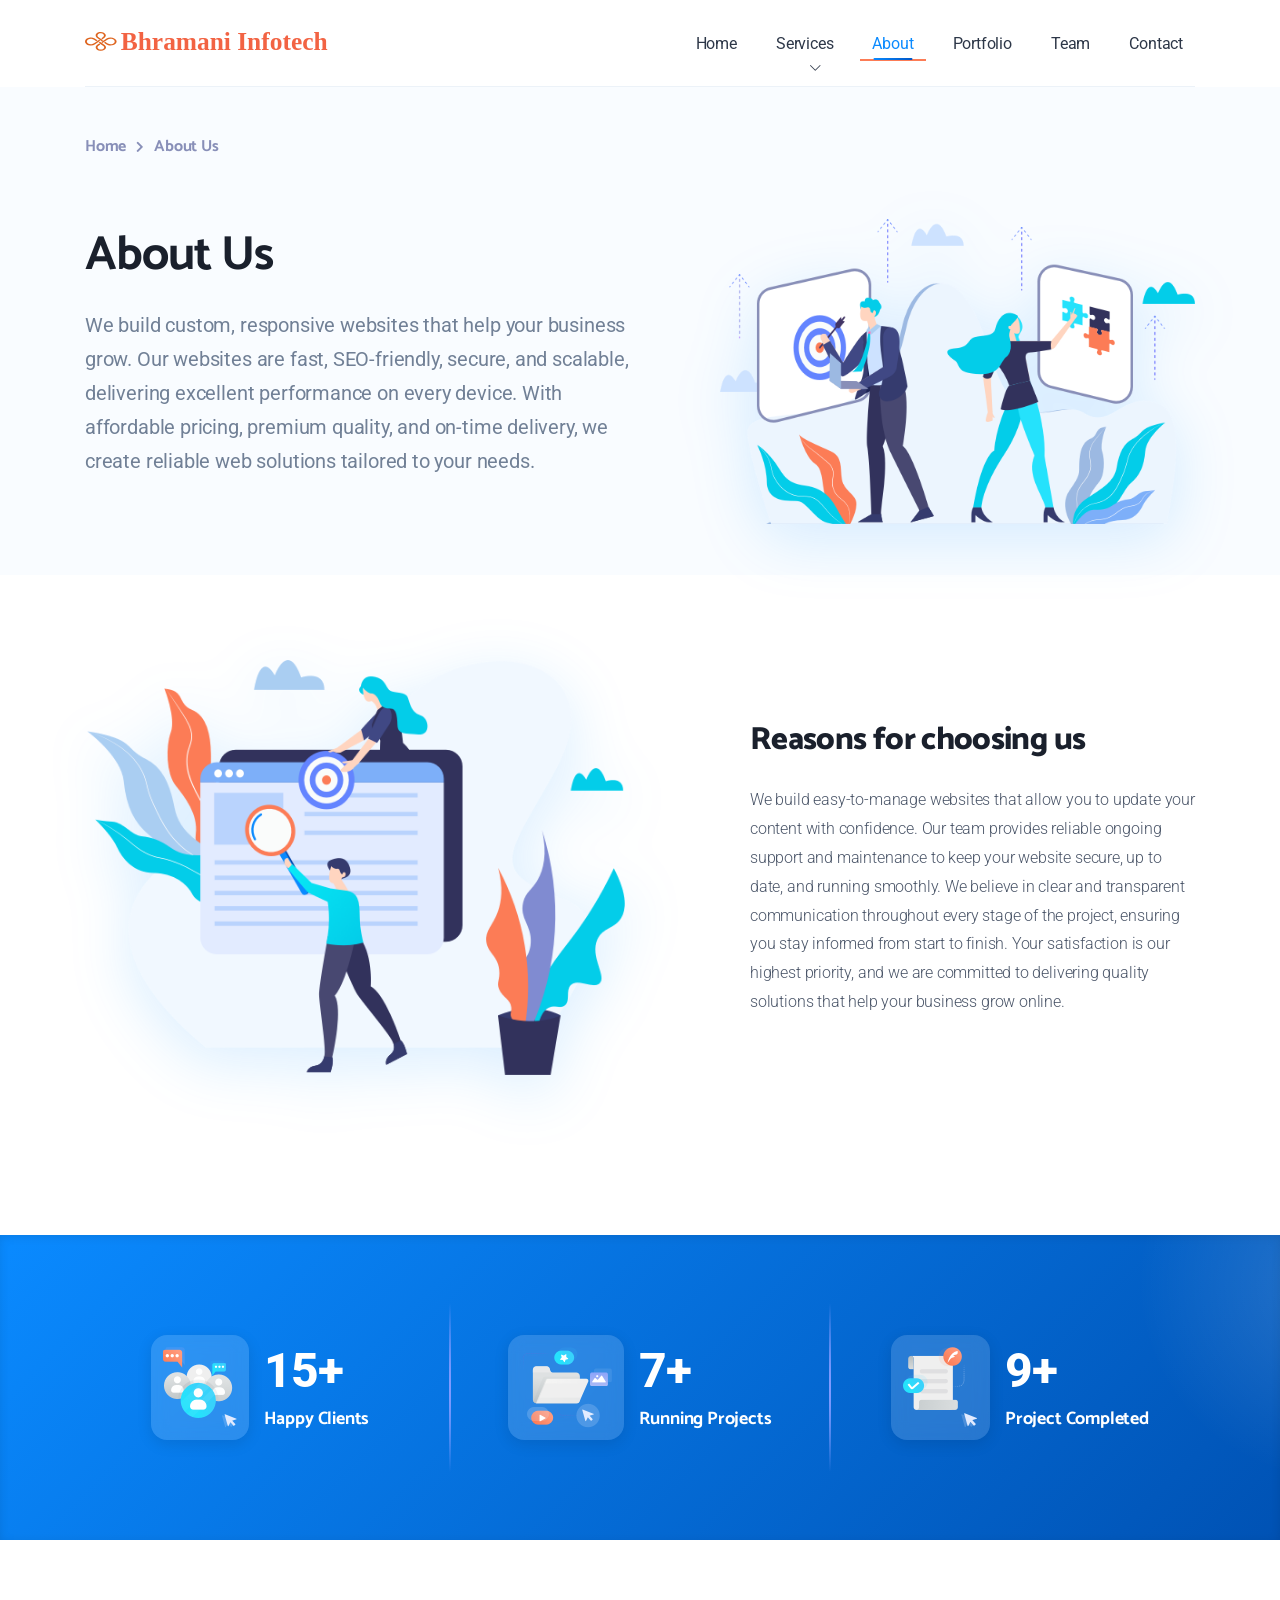
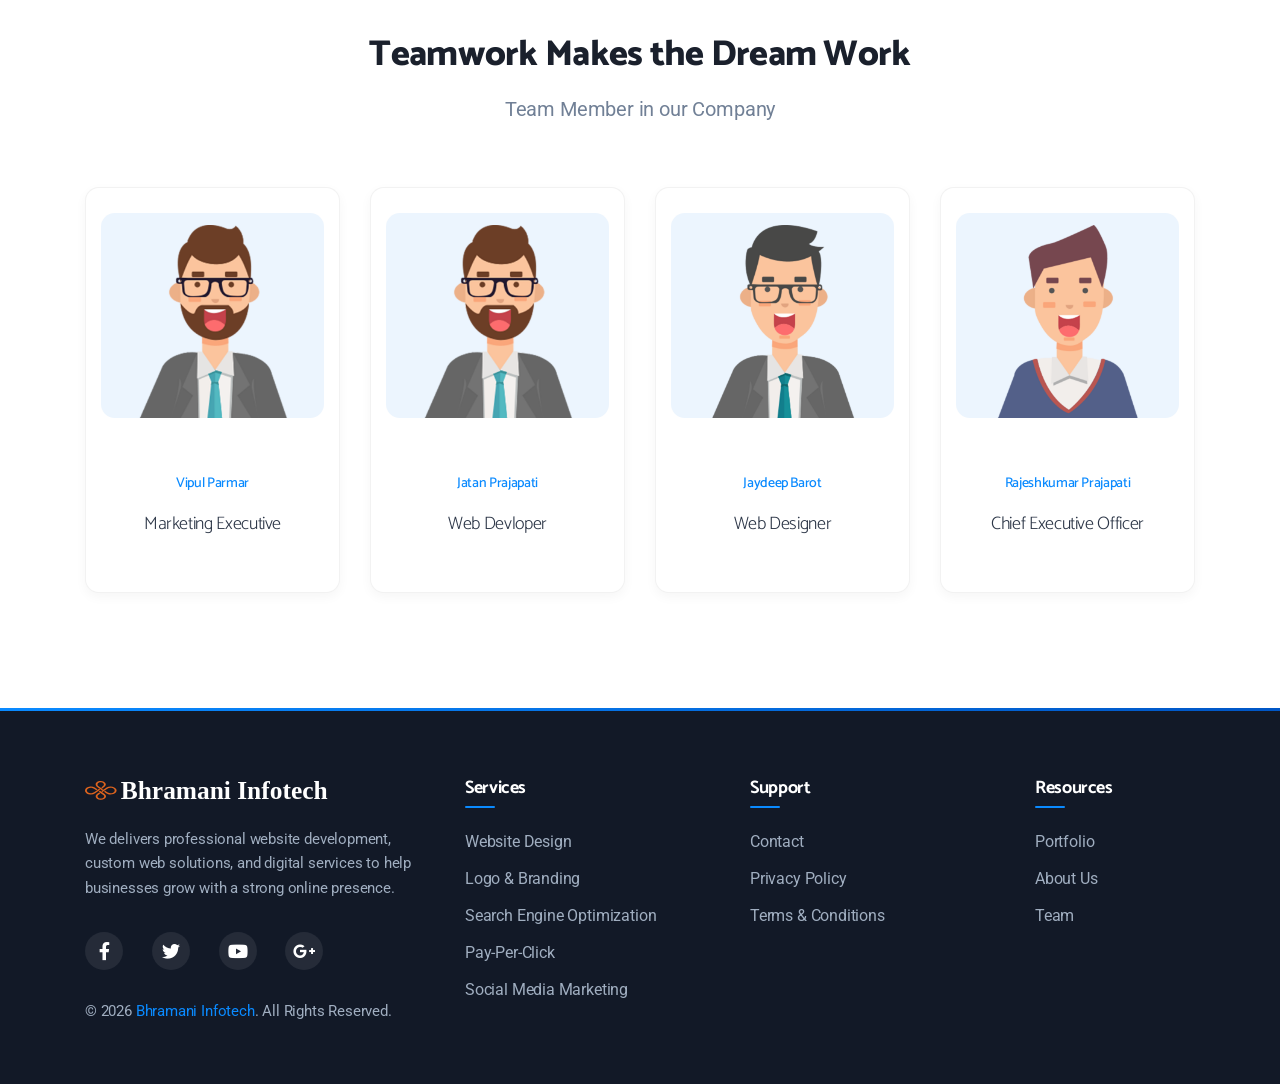
==== commit 6a9f2c5f: "Update about.html" ====
--- a/about.html
+++ b/about.html
@@ -119,9 +119,7 @@
                     <li class="nav-item">
                         <a href="contact.html" class="nav-link">Contact</a>
                     </li>
-                    <li class="nav-item">
-                        <a href="#" class="custom-btn btn-small" data-bs-toggle="modal" data-bs-target="#quote-modal">Send Inquiry</a>
-                    </li>
+                    
                 </ul>
             </div>
             <!-- End of .navbar-nav -->
